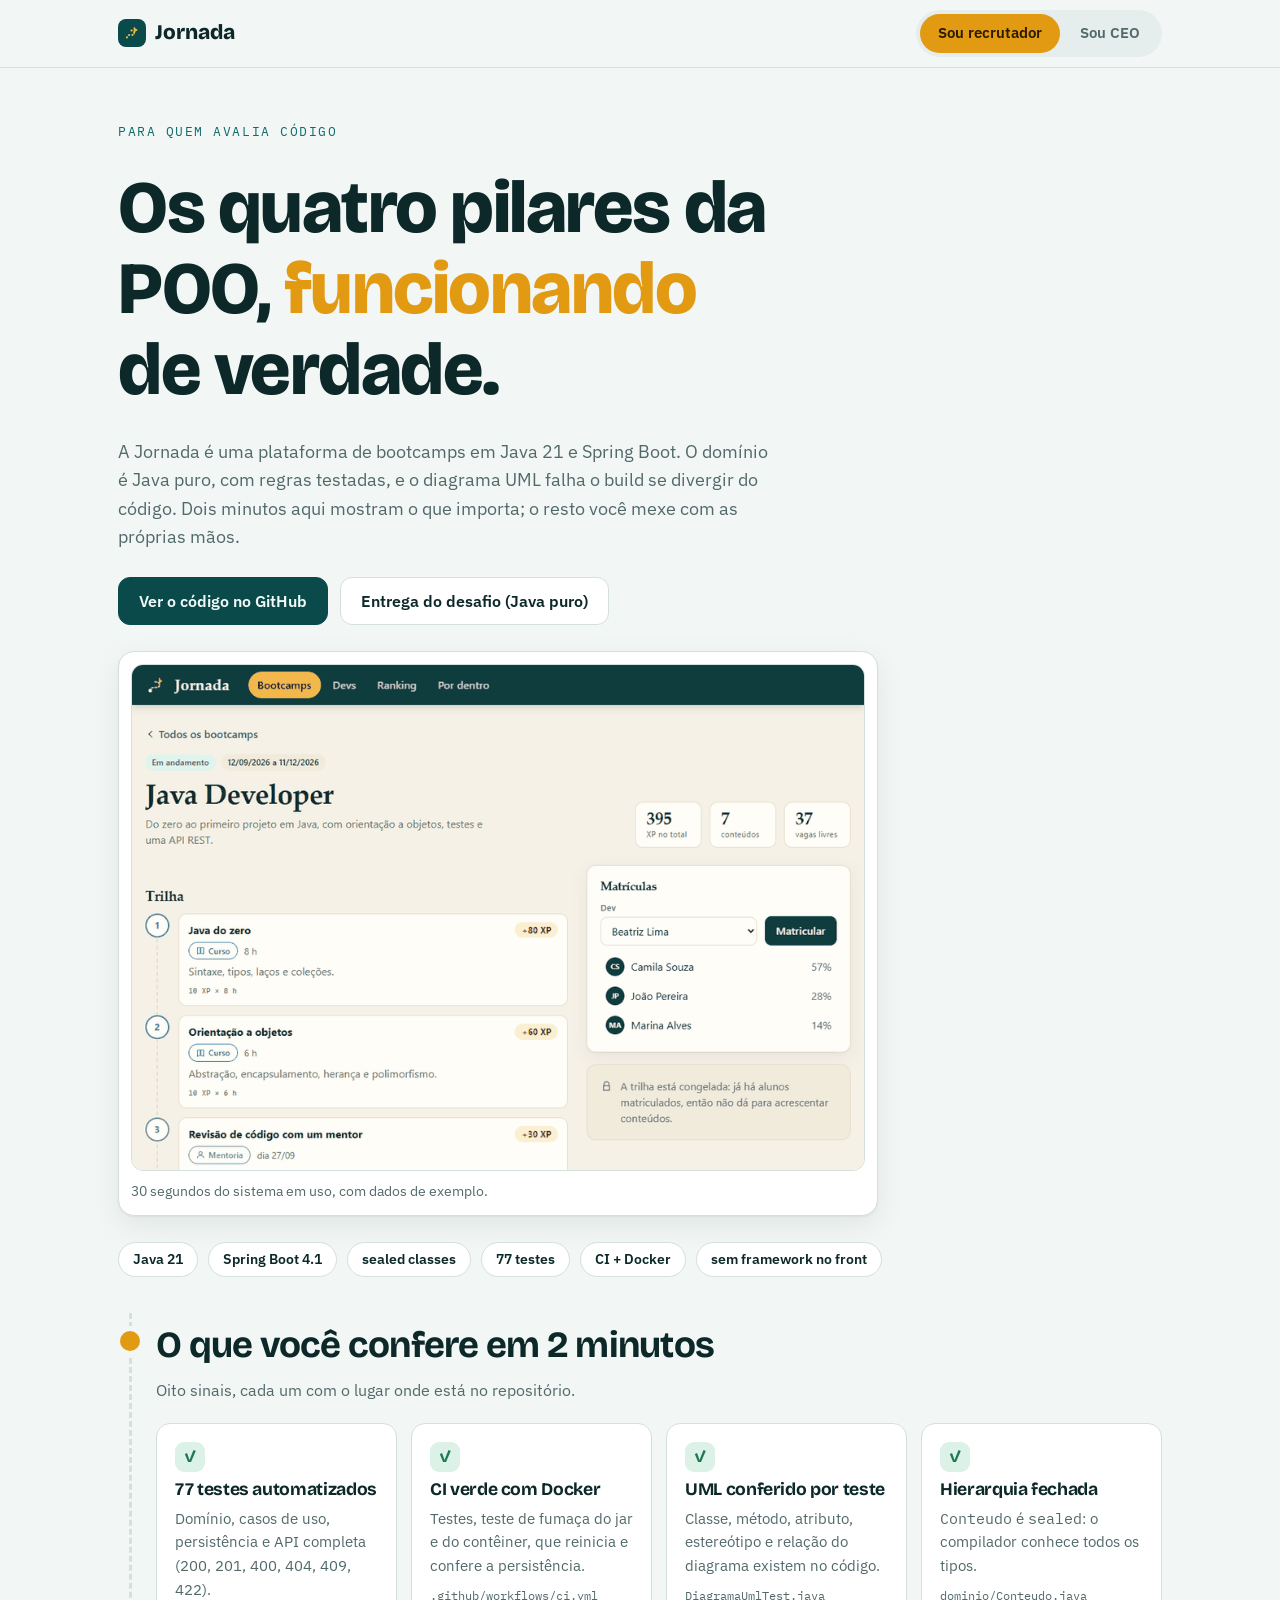
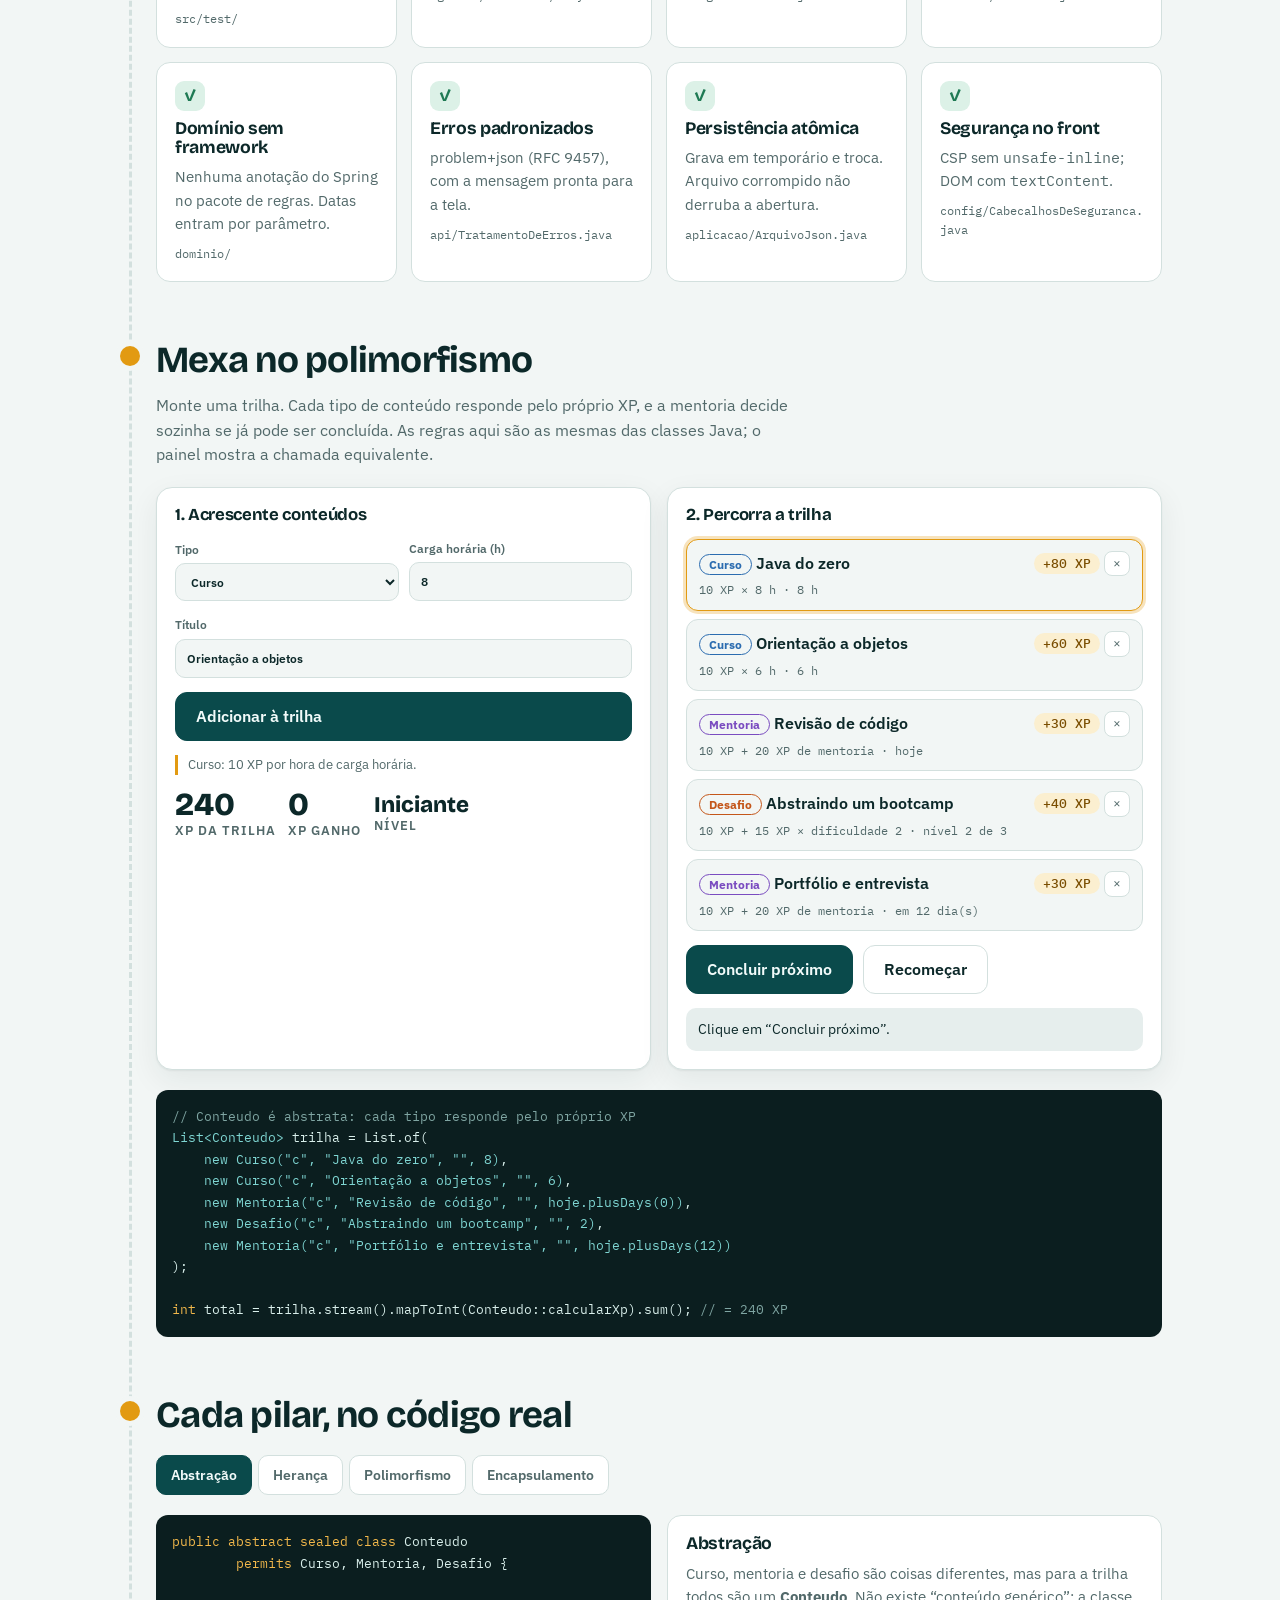
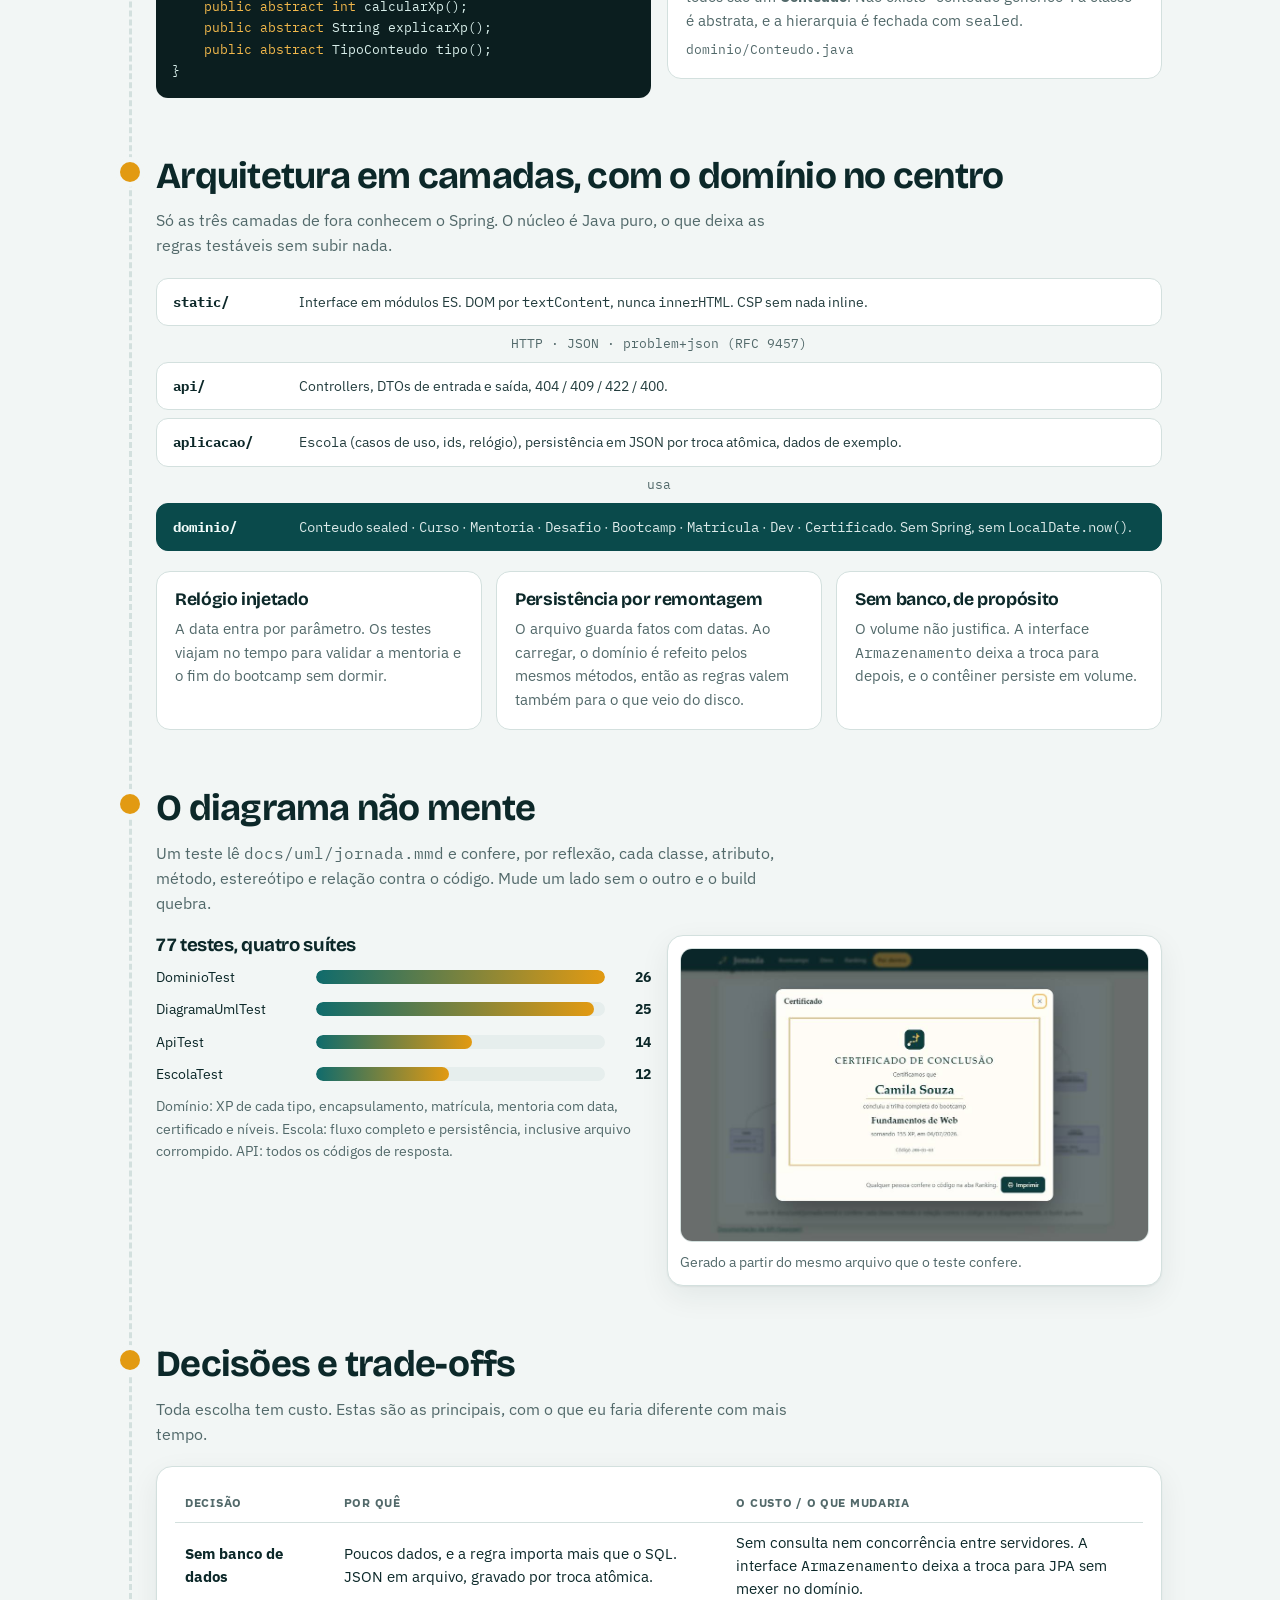
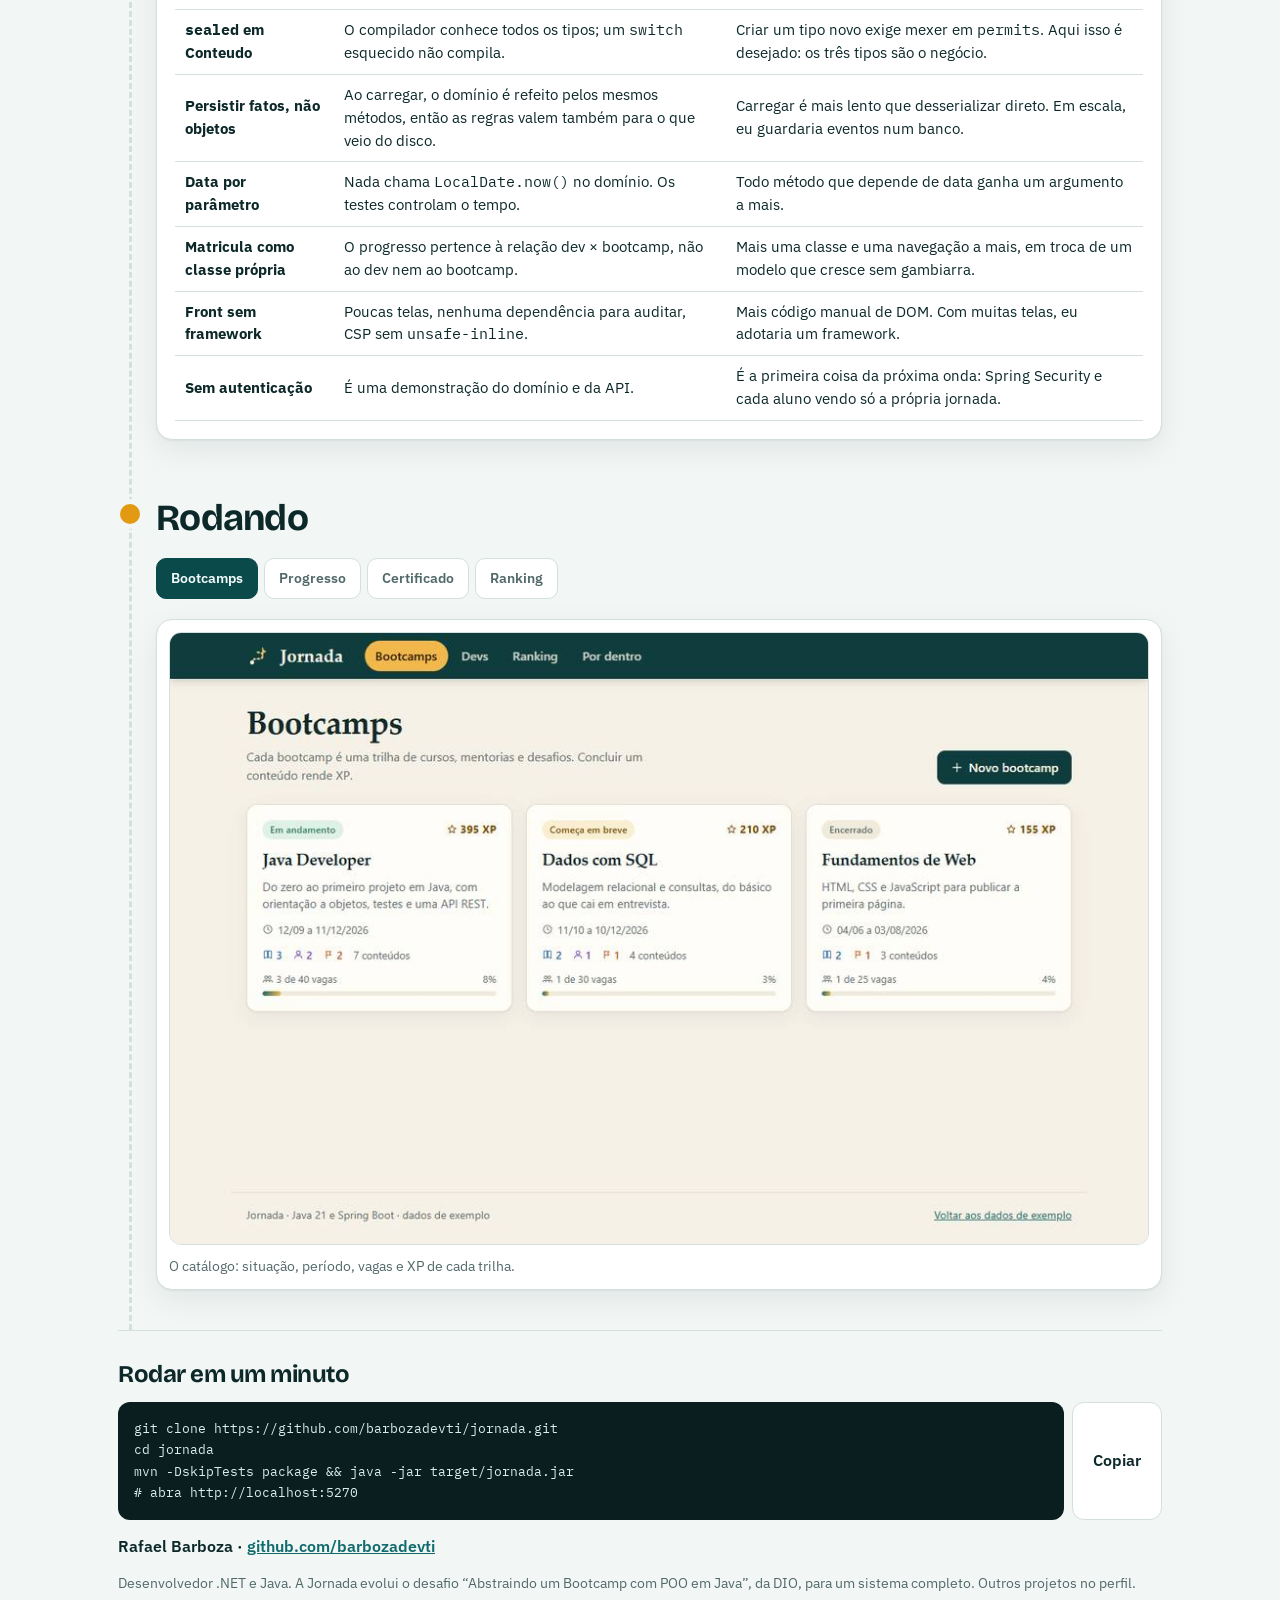
==== docs/index.html @ 352e6850 "Apresentação interativa (recrutador e CEO) para GitHub Pages, render.yaml e porta configurável" ====
<!doctype html>
<html lang="pt-BR">
<head>
<meta charset="utf-8">
<meta name="viewport" content="width=device-width, initial-scale=1">
<meta name="description" content="Jornada: plataforma de bootcamps em Java 21 e Spring Boot. Veja como um recrutador e como um CEO enxergam o sistema.">
<meta property="og:type" content="website">
<meta property="og:title" content="Jornada: bootcamps com trilha, XP e certificado">
<meta property="og:description" content="Domínio em POO, 77 testes, UML conferido por teste. Escolha a visão: recrutador ou CEO.">
<meta property="og:image" content="https://raw.githubusercontent.com/barbozadevti/jornada/main/docs/telas/01-bootcamps.png">
<link rel="icon" href="https://raw.githubusercontent.com/barbozadevti/jornada/main/src/main/resources/static/img/icone.svg" type="image/svg+xml">
<style>body{margin:0}img{max-width:100%}[hidden]{display:none!important}</style>
<title>Jornada: apresentação</title>
<link rel="preconnect" href="https://fonts.googleapis.com">
<link rel="stylesheet" href="https://fonts.googleapis.com/css2?family=Bricolage+Grotesque:opsz,wght@12..96,500;12..96,700;12..96,800&family=IBM+Plex+Sans:wght@400;500;600&family=IBM+Plex+Mono:wght@400;500&display=swap">
<style>
/* Layout: uma trilha vertical (linha tracejada com marcos) que costura as seções; a chave Recrutador/CEO troca o que a trilha conta. */
:root {
  --bg: #f2f6f5;
  --papel: #ffffff;
  --papel-2: #e6eeed;
  --tinta: #0c2829;
  --mudo: #52696a;
  --linha: #d3e0de;
  --verde: #0f6b6c;
  --verde-escuro: #0a4a4b;
  --ambar: #e29a12;
  --ambar-fundo: #fbefd0;
  --ambar-tinta: #7a4d00;
  --ok: #1f7a54;
  --ok-fundo: #dcf1e7;
  --erro: #b3402f;
  --erro-fundo: #f8e1dc;
  --codigo: #0b1e1f;
  --codigo-tinta: #d9efeb;
  --codigo-mudo: #7fa5a2;
  --titulo: "Bricolage Grotesque", "Segoe UI", system-ui, sans-serif;
  --corpo: "IBM Plex Sans", system-ui, -apple-system, "Segoe UI", sans-serif;
  --mono: "IBM Plex Mono", ui-monospace, Consolas, monospace;
  --sombra: 0 1px 2px rgb(12 40 41 / .06), 0 10px 30px rgb(12 40 41 / .07);
}
@media (prefers-color-scheme: dark) {
  :root:not([data-theme="light"]) {
    --bg: #081617; --papel: #0f2425; --papel-2: #163234; --tinta: #e6f1ef; --mudo: #92adaa; --linha: #1f4244;
    --verde: #4fc0bd; --verde-escuro: #7fd6d3; --ambar: #f2b84b; --ambar-fundo: #3a2c10; --ambar-tinta: #f2c46c;
    --ok: #6dd0a0; --ok-fundo: #12362a; --erro: #f29a8c; --erro-fundo: #3d1c17; --codigo: #050f10; --codigo-tinta: #d9efeb;
    --sombra: 0 1px 2px rgb(0 0 0 / .4), 0 10px 30px rgb(0 0 0 / .3); color-scheme: dark;
  }
}
:root[data-theme="dark"] {
  --bg: #081617; --papel: #0f2425; --papel-2: #163234; --tinta: #e6f1ef; --mudo: #92adaa; --linha: #1f4244;
  --verde: #4fc0bd; --verde-escuro: #7fd6d3; --ambar: #f2b84b; --ambar-fundo: #3a2c10; --ambar-tinta: #f2c46c;
  --ok: #6dd0a0; --ok-fundo: #12362a; --erro: #f29a8c; --erro-fundo: #3d1c17; --codigo: #050f10; --codigo-tinta: #d9efeb;
  --sombra: 0 1px 2px rgb(0 0 0 / .4), 0 10px 30px rgb(0 0 0 / .3); color-scheme: dark;
}
* { box-sizing: border-box; }
body { background: var(--bg); color: var(--tinta); font-family: var(--corpo); line-height: 1.55; font-size: 16px; }
h1, h2, h3 { font-family: var(--titulo); line-height: 1.1; margin: 0; text-wrap: balance; letter-spacing: -.02em; }
p { margin: 0; }
a { color: var(--verde); }
code, pre { font-family: var(--mono); }
.mudo { color: var(--mudo); }
:focus-visible { outline: 3px solid var(--ambar); outline-offset: 2px; border-radius: 6px; }
.miolo { max-width: 1080px; margin: 0 auto; padding-inline: 18px; }

/* topo e chave */
.topo { position: sticky; top: env(safe-area-inset-top, 0px); z-index: 30; background: color-mix(in srgb, var(--bg) 88%, transparent); backdrop-filter: blur(10px); border-bottom: 1px solid var(--linha); }
.topo-in { display: flex; align-items: center; justify-content: space-between; gap: 12px; flex-wrap: wrap; padding-block: 10px; }
.marca { font-family: var(--titulo); font-weight: 800; font-size: 1.3rem; display: flex; align-items: center; gap: 9px; }
.marca i { width: 28px; height: 28px; border-radius: 8px; background: var(--verde-escuro); display: grid; place-items: center; }
.chave { display: inline-flex; background: var(--papel-2); border-radius: 999px; padding: 4px; gap: 2px; }
.chave button { font: inherit; font-weight: 600; font-size: .92rem; border: 0; background: none; color: var(--mudo); padding: 8px 18px; border-radius: 999px; cursor: pointer; }
.chave button[aria-pressed="true"] { background: var(--ambar); color: #2a1a00; }

/* hero */
.hero { padding-block: 54px 36px; display: grid; gap: 26px; }
.eyebrow { font-family: var(--mono); font-size: .8rem; letter-spacing: .12em; text-transform: uppercase; color: var(--verde); }
.hero h1 { font-size: clamp(2.3rem, 6.4vw, 4.6rem); font-weight: 800; max-width: 17ch; }
.hero h1 em { font-style: normal; color: var(--ambar); }
.hero p.lead { font-size: 1.15rem; max-width: 60ch; color: var(--mudo); }
.cta { display: flex; gap: 12px; flex-wrap: wrap; }
.btn { font: inherit; font-weight: 600; text-decoration: none; cursor: pointer; border: 1px solid var(--linha); background: var(--papel); color: var(--tinta); padding: 11px 20px; border-radius: 12px; display: inline-flex; gap: 8px; align-items: center; }
.btn.primario { background: var(--verde-escuro); color: #f2fbfa; border-color: var(--verde-escuro); }
@media (prefers-color-scheme: dark) { :root:not([data-theme="light"]) .btn.primario { color: #04191a; background: var(--verde); border-color: var(--verde); } }
:root[data-theme="dark"] .btn.primario { color: #04191a; background: var(--verde); border-color: var(--verde); }
.fichas { display: flex; flex-wrap: wrap; gap: 10px; }
.ficha { font-size: .85rem; font-weight: 600; padding: 6px 14px; border-radius: 999px; background: var(--papel); border: 1px solid var(--linha); }

/* grids de uma coluna não podem crescer com o conteúdo */
.hero, .trilha, .marco, .painel, .cartao, .moldura, .itens, .barras, .camadas, .rodape, .ceo-bars, .ceo-bar { grid-template-columns: minmax(0, 1fr); }

/* trilha */
.trilha { position: relative; padding-left: 38px; display: grid; gap: 58px; padding-block: 12px 40px; }
.trilha::before { content: ""; position: absolute; left: 11px; top: 0; bottom: 0; border-left: 3px dashed var(--linha); }
.marco { position: relative; display: grid; gap: 20px; }
.marco::before { content: ""; position: absolute; left: -36px; top: 6px; width: 20px; height: 20px; border-radius: 50%; background: var(--ambar); box-shadow: 0 0 0 5px var(--bg); }
.marco > h2 { font-size: clamp(1.6rem, 3.6vw, 2.3rem); font-weight: 700; }
.marco > .intro { color: var(--mudo); max-width: 64ch; margin-top: -8px; }
.grade { display: grid; grid-template-columns: repeat(auto-fit, minmax(230px, 1fr)); gap: 14px; }
.cartao { background: var(--papel); border: 1px solid var(--linha); border-radius: 14px; padding: 18px; display: grid; gap: 8px; align-content: start; min-width: 0; }
.cartao h3 { font-size: 1.1rem; font-weight: 700; }
.cartao p { color: var(--mudo); font-size: .95rem; }
.selo { width: 30px; height: 30px; border-radius: 9px; display: grid; place-items: center; background: var(--ok-fundo); color: var(--ok); font-weight: 700; }
.num { font-family: var(--titulo); font-weight: 800; font-size: 2.3rem; line-height: 1; }
.rot { font-size: .8rem; color: var(--mudo); text-transform: uppercase; letter-spacing: .08em; font-weight: 600; }

/* código */
pre { margin: 0; background: var(--codigo); color: var(--codigo-tinta); padding: 16px; border-radius: 12px; overflow-x: auto; font-size: .84rem; line-height: 1.6; }
.k { color: #f2b84b; } .c { color: var(--codigo-mudo); } .t { color: #7fd6d3; }

/* playground */
.lab { display: grid; grid-template-columns: minmax(0, 1fr) minmax(0, 1fr); gap: 16px; }
.painel { background: var(--papel); border: 1px solid var(--linha); border-radius: 16px; padding: 18px; display: grid; gap: 14px; align-content: start; min-width: 0; box-shadow: var(--sombra); }
.painel h3 { font-size: 1.05rem; }
.linha-form { display: flex; flex-wrap: wrap; gap: 10px; align-items: flex-end; }
label.c { display: grid; gap: 4px; font-size: .78rem; color: var(--mudo); font-weight: 600; flex: 1; min-width: 110px; }
input, select { font: inherit; color: var(--tinta); background: var(--bg); border: 1px solid var(--linha); border-radius: 10px; padding: 9px 11px; width: 100%; }
input[type="range"] { padding: 0; accent-color: var(--ambar); }
.itens { display: grid; gap: 8px; }
.item { border: 1px solid var(--linha); border-radius: 12px; padding: 10px 12px; display: grid; gap: 4px; background: var(--bg); }
.item.proximo { border-color: var(--ambar); box-shadow: 0 0 0 3px color-mix(in srgb, var(--ambar) 28%, transparent); }
.item.feito { opacity: .65; }
.item .topo-item { display: flex; justify-content: space-between; gap: 8px; align-items: center; }
.item b { font-weight: 600; }
.tag { font-size: .72rem; font-weight: 700; padding: 2px 9px; border-radius: 999px; border: 1px solid currentColor; }
.t-curso { color: #2b6cb0; } .t-mentoria { color: #7a4cc0; } .t-desafio { color: #c4561a; }
@media (prefers-color-scheme: dark) { :root:not([data-theme="light"]) .t-curso { color: #7db4ee; } :root:not([data-theme="light"]) .t-mentoria { color: #b99af0; } :root:not([data-theme="light"]) .t-desafio { color: #f0925a; } }
:root[data-theme="dark"] .t-curso { color: #7db4ee; } :root[data-theme="dark"] .t-mentoria { color: #b99af0; } :root[data-theme="dark"] .t-desafio { color: #f0925a; }
.item code { font-size: .78rem; color: var(--mudo); overflow-wrap: anywhere; }
.xp { font-family: var(--mono); font-weight: 500; color: var(--ambar-tinta); background: var(--ambar-fundo); padding: 2px 9px; border-radius: 999px; font-size: .82rem; white-space: nowrap; }
.mini-btn { font: inherit; font-size: .8rem; border: 1px solid var(--linha); background: var(--papel); color: var(--mudo); border-radius: 8px; padding: 2px 8px; cursor: pointer; }
.aviso { padding: 10px 12px; border-radius: 10px; font-size: .9rem; background: var(--papel-2); min-height: 42px; }
.aviso.erro { background: var(--erro-fundo); color: var(--erro); }
.aviso.ok { background: var(--ok-fundo); color: var(--ok); }
.placar { display: flex; gap: 12px; flex-wrap: wrap; align-items: center; }
.placar .num { font-size: 2rem; }

/* abas */
.abas { display: flex; gap: 6px; flex-wrap: wrap; }
.aba { font: inherit; font-weight: 600; font-size: .9rem; border: 1px solid var(--linha); background: var(--papel); color: var(--mudo); padding: 8px 14px; border-radius: 10px; cursor: pointer; }
.aba[aria-selected="true"] { background: var(--verde-escuro); color: #f2fbfa; border-color: var(--verde-escuro); }
@media (prefers-color-scheme: dark) { :root:not([data-theme="light"]) .aba[aria-selected="true"] { background: var(--verde); color: #04191a; border-color: var(--verde); } }
:root[data-theme="dark"] .aba[aria-selected="true"] { background: var(--verde); color: #04191a; border-color: var(--verde); }
.dois { display: grid; grid-template-columns: minmax(0, 1fr) minmax(0, 1fr); gap: 16px; align-items: start; }
.shot { width: 100%; height: auto; border-radius: 12px; border: 1px solid var(--linha); background: #fff; display: block; }
.gifbox { max-width: 760px; }
.moldura { background: var(--papel); border: 1px solid var(--linha); border-radius: 16px; padding: 12px; display: grid; gap: 10px; box-shadow: var(--sombra); }

/* arquitetura */
.camadas { display: grid; gap: 8px; }
.camada { border-radius: 12px; padding: 12px 16px; display: flex; gap: 14px; align-items: baseline; flex-wrap: wrap; border: 1px solid var(--linha); background: var(--papel); }
.camada b { font-family: var(--mono); font-size: .9rem; min-width: 112px; }
.camada.nucleo { background: var(--verde-escuro); color: #f2fbfa; border-color: var(--verde-escuro); }
@media (prefers-color-scheme: dark) { :root:not([data-theme="light"]) .camada.nucleo { background: var(--verde); color: #04191a; } }
:root[data-theme="dark"] .camada.nucleo { background: var(--verde); color: #04191a; }
.camada span { font-size: .9rem; opacity: .9; }
.seta { text-align: center; color: var(--mudo); font-size: .8rem; font-family: var(--mono); }

/* barras de teste */
.barras { display: grid; gap: 10px; }
.barra-l { display: grid; grid-template-columns: 150px minmax(0, 1fr) 36px; gap: 10px; align-items: center; font-size: .9rem; }
.barra-t { height: 14px; background: var(--papel-2); border-radius: 999px; overflow: hidden; }
.barra-t i { display: block; height: 100%; background: linear-gradient(90deg, var(--verde), var(--ambar)); border-radius: 999px; }

/* CEO */
.ceo-bars { display: grid; gap: 12px; }
.ceo-bar { display: grid; gap: 6px; }
.ceo-bar .trilho { height: 34px; border-radius: 10px; overflow: hidden; display: flex; background: var(--erro-fundo); }
.ceo-bar .trilho i { display: flex; align-items: center; padding-left: 12px; font-weight: 700; font-size: .9rem; background: var(--ok-fundo); color: var(--ok); transition: width .35s; white-space: nowrap; }
.resultados { display: grid; grid-template-columns: repeat(auto-fit, minmax(160px, 1fr)); gap: 12px; }
.resultado { border-radius: 12px; background: var(--bg); border: 1px solid var(--linha); padding: 12px 14px; display: grid; gap: 2px; }
.resultado .num { font-size: 1.7rem; }
.resultado.destaque { background: var(--ambar-fundo); border-color: var(--ambar); }
.resultado.destaque .num { color: var(--ambar-tinta); }
.nota { font-size: .82rem; color: var(--mudo); border-left: 3px solid var(--ambar); padding-left: 10px; }
table { width: 100%; border-collapse: collapse; font-size: .92rem; }
th, td { text-align: left; padding: 9px 10px; border-bottom: 1px solid var(--linha); }
th { font-size: .75rem; text-transform: uppercase; letter-spacing: .06em; color: var(--mudo); }
td.d, th.d { text-align: right; font-variant-numeric: tabular-nums; }
.rolagem { overflow-x: auto; }
.onda { display: grid; grid-template-columns: 34px minmax(0, 1fr); gap: 12px; align-items: start; }
.onda .selo.prox { background: var(--ambar-fundo); color: var(--ambar-tinta); }
.onda h3 { font-size: 1.02rem; }
.onda p { font-size: .92rem; color: var(--mudo); }

.rodape { padding-block: 30px 56px; border-top: 1px solid var(--linha); display: grid; gap: 14px; }
.copiar { display: flex; gap: 8px; align-items: stretch; }
.copiar pre { flex: 1; min-width: 0; }
@media (max-width: 820px) { .lab, .dois { grid-template-columns: minmax(0, 1fr); } .barra-l { grid-template-columns: 110px minmax(0, 1fr) 30px; } }
@media (prefers-reduced-motion: reduce) { * { transition: none !important; animation: none !important; } }
</style>

</head>
<body>
<header class="topo">
  <div class="miolo topo-in">
    <div class="marca"><i><svg width="18" height="18" viewBox="0 0 64 64" aria-hidden="true"><path d="M14 48c0-9 8-9 14-9s12 0 12-8-8-8-14-8" fill="none" stroke="#f2b84b" stroke-width="7" stroke-linecap="round" stroke-dasharray="1 11"/><path d="M40 13v22M40 15l9 6-9 6z" stroke="#f2b84b" stroke-width="4" fill="#f2b84b" stroke-linecap="round"/></svg></i>Jornada</div>
    <div class="chave" role="group" aria-label="Quem está olhando">
      <button type="button" id="b-rec" aria-pressed="true">Sou recrutador</button>
      <button type="button" id="b-ceo" aria-pressed="false">Sou CEO</button>
    </div>
  </div>
</header>

<main class="miolo">

<!-- ================= RECRUTADOR ================= -->
<div id="vis-rec">
  <section class="hero">
    <p class="eyebrow">Para quem avalia código</p>
    <h1>Os quatro pilares da POO, <em>funcionando</em> de verdade.</h1>
    <p class="lead">A Jornada é uma plataforma de bootcamps em Java 21 e Spring Boot. O domínio é Java puro, com regras testadas, e o diagrama UML falha o build se divergir do código. Dois minutos aqui mostram o que importa; o resto você mexe com as próprias mãos.</p>
    <div class="cta">
      <a class="btn primario" href="https://github.com/barbozadevti/jornada" target="_blank" rel="noopener">Ver o código no GitHub</a>
      <a class="btn" href="https://github.com/barbozadevti/java-bootcamp-poo" target="_blank" rel="noopener">Entrega do desafio (Java puro)</a>
    </div>
<div class="moldura gifbox"><img class="shot" alt="A Jornada em uso: catálogo, trilha, conclusão de conteúdo e ranking" src="[data-uri]"><p class="mudo" style="font-size:.88rem">30 segundos do sistema em uso, com dados de exemplo.</p></div>
    <div class="fichas"><span class="ficha">Java 21</span><span class="ficha">Spring Boot 4.1</span><span class="ficha">sealed classes</span><span class="ficha">77 testes</span><span class="ficha">CI + Docker</span><span class="ficha">sem framework no front</span></div>
  </section>

  <div class="trilha">
    <section class="marco">
      <h2>O que você confere em 2 minutos</h2>
      <p class="intro">Oito sinais, cada um com o lugar onde está no repositório.</p>
      <div class="grade" id="sinais"></div>
    </section>

    <section class="marco" id="lab">
      <h2>Mexa no polimorfismo</h2>
      <p class="intro">Monte uma trilha. Cada tipo de conteúdo responde pelo próprio XP, e a mentoria decide sozinha se já pode ser concluída. As regras aqui são as mesmas das classes Java; o painel mostra a chamada equivalente.</p>
      <div class="lab">
        <div class="painel">
          <h3>1. Acrescente conteúdos</h3>
          <div class="linha-form">
            <label class="c">Tipo
              <select id="l-tipo"><option value="CURSO">Curso</option><option value="MENTORIA">Mentoria</option><option value="DESAFIO">Desafio</option></select>
            </label>
            <label class="c" id="l-rot">Carga horária (h)<input id="l-p" type="number" min="1" max="200" value="8"></label>
          </div>
          <label class="c">Título<input id="l-titulo" type="text" maxlength="40" value="Orientação a objetos"></label>
          <button class="btn primario" type="button" id="l-add">Adicionar à trilha</button>
          <p class="nota" id="l-regra"></p>
          <div class="placar"><div><div class="num" id="l-total">0</div><div class="rot">XP da trilha</div></div><div><div class="num" id="l-ganho">0</div><div class="rot">XP ganho</div></div><div><div class="num" id="l-nivel" style="font-size:1.4rem">Iniciante</div><div class="rot">nível</div></div></div>
        </div>
        <div class="painel">
          <h3>2. Percorra a trilha</h3>
          <div class="itens" id="l-itens"></div>
          <div class="linha-form"><button class="btn primario" type="button" id="l-prog">Concluir próximo</button><button class="btn" type="button" id="l-reset">Recomeçar</button></div>
          <div class="aviso" id="l-aviso" role="status">Clique em “Concluir próximo”.</div>
        </div>
      </div>
      <pre id="l-codigo" aria-label="Chamada Java equivalente"></pre>
    </section>

    <section class="marco">
      <h2>Cada pilar, no código real</h2>
      <div class="abas" role="tablist" id="abas-pilar"></div>
      <div class="dois"><pre id="pilar-cod"></pre><div class="cartao" id="pilar-txt"></div></div>
    </section>

    <section class="marco">
      <h2>Arquitetura em camadas, com o domínio no centro</h2>
      <p class="intro">Só as três camadas de fora conhecem o Spring. O núcleo é Java puro, o que deixa as regras testáveis sem subir nada.</p>
      <div class="camadas">
        <div class="camada"><b>static/</b><span>Interface em módulos ES. DOM por <code>textContent</code>, nunca <code>innerHTML</code>. CSP sem nada inline.</span></div>
        <div class="seta">HTTP · JSON · problem+json (RFC 9457)</div>
        <div class="camada"><b>api/</b><span>Controllers, DTOs de entrada e saída, 404 / 409 / 422 / 400.</span></div>
        <div class="camada"><b>aplicacao/</b><span><code>Escola</code> (casos de uso, ids, relógio), persistência em JSON por troca atômica, dados de exemplo.</span></div>
        <div class="seta">usa</div>
        <div class="camada nucleo"><b>dominio/</b><span><code>Conteudo</code> sealed · <code>Curso</code> · <code>Mentoria</code> · <code>Desafio</code> · <code>Bootcamp</code> · <code>Matricula</code> · <code>Dev</code> · <code>Certificado</code>. Sem Spring, sem <code>LocalDate.now()</code>.</span></div>
      </div>
      <div class="grade">
        <div class="cartao"><h3>Relógio injetado</h3><p>A data entra por parâmetro. Os testes viajam no tempo para validar a mentoria e o fim do bootcamp sem dormir.</p></div>
        <div class="cartao"><h3>Persistência por remontagem</h3><p>O arquivo guarda fatos com datas. Ao carregar, o domínio é refeito pelos mesmos métodos, então as regras valem também para o que veio do disco.</p></div>
        <div class="cartao"><h3>Sem banco, de propósito</h3><p>O volume não justifica. A interface <code>Armazenamento</code> deixa a troca para depois, e o contêiner persiste em volume.</p></div>
      </div>
    </section>

    <section class="marco">
      <h2>O diagrama não mente</h2>
      <p class="intro">Um teste lê <code>docs/uml/jornada.mmd</code> e confere, por reflexão, cada classe, atributo, método, estereótipo e relação contra o código. Mude um lado sem o outro e o build quebra.</p>
      <div class="dois">
        <div class="barras" id="barras-teste"></div>
        <div class="moldura"><img class="shot" alt="Diagrama de classes do domínio" src="[data-uri]"><p class="mudo" style="font-size:.85rem">Gerado a partir do mesmo arquivo que o teste confere.</p></div>
      </div>
    </section>

    <section class="marco">
      <h2>Decisões e trade-offs</h2>
      <p class="intro">Toda escolha tem custo. Estas são as principais, com o que eu faria diferente com mais tempo.</p>
      <div class="painel rolagem">
        <table>
          <thead><tr><th>Decisão</th><th>Por quê</th><th>O custo / o que mudaria</th></tr></thead>
          <tbody>
            <tr><td><b>Sem banco de dados</b></td><td>Poucos dados, e a regra importa mais que o SQL. JSON em arquivo, gravado por troca atômica.</td><td>Sem consulta nem concorrência entre servidores. A interface <code>Armazenamento</code> deixa a troca para JPA sem mexer no domínio.</td></tr>
            <tr><td><b><code>sealed</code> em Conteudo</b></td><td>O compilador conhece todos os tipos; um <code>switch</code> esquecido não compila.</td><td>Criar um tipo novo exige mexer em <code>permits</code>. Aqui isso é desejado: os três tipos são o negócio.</td></tr>
            <tr><td><b>Persistir fatos, não objetos</b></td><td>Ao carregar, o domínio é refeito pelos mesmos métodos, então as regras valem também para o que veio do disco.</td><td>Carregar é mais lento que desserializar direto. Em escala, eu guardaria eventos num banco.</td></tr>
            <tr><td><b>Data por parâmetro</b></td><td>Nada chama <code>LocalDate.now()</code> no domínio. Os testes controlam o tempo.</td><td>Todo método que depende de data ganha um argumento a mais.</td></tr>
            <tr><td><b>Matricula como classe própria</b></td><td>O progresso pertence à relação dev × bootcamp, não ao dev nem ao bootcamp.</td><td>Mais uma classe e uma navegação a mais, em troca de um modelo que cresce sem gambiarra.</td></tr>
            <tr><td><b>Front sem framework</b></td><td>Poucas telas, nenhuma dependência para auditar, CSP sem <code>unsafe-inline</code>.</td><td>Mais código manual de DOM. Com muitas telas, eu adotaria um framework.</td></tr>
            <tr><td><b>Sem autenticação</b></td><td>É uma demonstração do domínio e da API.</td><td>É a primeira coisa da próxima onda: Spring Security e cada aluno vendo só a própria jornada.</td></tr>
          </tbody>
        </table>
      </div>
    </section>

    <section class="marco">
      <h2>Rodando</h2>
      <div class="abas" role="tablist" id="abas-tela-rec"></div>
      <div class="moldura"><img class="shot" id="tela-rec" alt=""><p class="mudo" id="tela-rec-leg" style="font-size:.9rem"></p></div>
    </section>
  </div>
</div>

<!-- ================= CEO ================= -->
<div id="vis-ceo" hidden>
  <section class="hero">
    <p class="eyebrow">Para quem decide</p>
    <h1>Aluno que enxerga o próximo passo <em>não desiste</em>.</h1>
    <p class="lead">Bootcamp perde dinheiro quando o aluno some no meio do caminho. A Jornada transforma o curso em uma trilha com marcos, pontos e certificado. O aluno vê onde está, o coordenador vê quem parou, e você mostra ao mercado um certificado que qualquer um pode conferir.</p>
    <div class="cta">
      <a class="btn primario" href="#sim" id="ir-sim">Simular o efeito na sua turma</a>
      <a class="btn" href="https://github.com/barbozadevti/jornada" target="_blank" rel="noopener">Ver o produto no GitHub</a>
    </div>
<div class="moldura gifbox"><img class="shot" alt="A Jornada em uso: catálogo, trilha, conclusão de conteúdo e ranking" src="[data-uri]"><p class="mudo" style="font-size:.88rem">30 segundos do sistema em uso, com dados de exemplo.</p></div>
    <div class="fichas"><span class="ficha">Roda com um clique</span><span class="ficha">Sem licença paga</span><span class="ficha">Sem banco de dados para operar</span><span class="ficha">Certificado verificável</span></div>
  </section>

  <div class="trilha">
    <section class="marco">
      <h2>Quatro problemas, quatro respostas</h2>
      <div class="grade">
        <div class="cartao"><h3>Evasão no meio do curso</h3><p>O aluno vê a trilha inteira, o próximo conteúdo em destaque e o XP que ganha ao concluir. Nível Júnior, Pleno e Sênior dão um motivo para voltar amanhã.</p></div>
        <div class="cartao"><h3>Certificado que ninguém confia</h3><p>Cada certificado tem um código (<code>JRN-D1-B3</code>). Recrutadores conferem na própria plataforma: quem concluiu, quando, com quantos pontos.</p></div>
        <div class="cartao"><h3>Turma sem controle</h3><p>Vagas, datas de início e fim, matrícula duplicada e bootcamp encerrado são regras do sistema, não de uma planilha.</p></div>
        <div class="cartao"><h3>Mentoria que ninguém cumpre</h3><p>A mentoria só libera no dia marcado. O sistema explica ao aluno por que o botão está travado, e o coordenador não precisa responder.</p></div>
      </div>
    </section>

    <section class="marco" id="sim">
      <h2>Simule o efeito na sua turma</h2>
      <p class="intro">Ajuste os números da sua operação. A queda de evasão é uma hipótese sua: a Jornada ainda não tem dados de uso real para provar um percentual.</p>
      <div class="lab">
        <div class="painel">
          <h3>Sua operação</h3>
          <label class="c">Alunos matriculados por turma: <b id="v-alunos"></b><input id="s-alunos" type="range" min="50" max="2000" step="10" value="300"></label>
          <label class="c">Valor de cada aluno que conclui (R$): <b id="v-ticket"></b><input id="s-ticket" type="range" min="200" max="6000" step="50" value="1500"></label>
          <label class="c">Evasão hoje: <b id="v-evasao"></b><input id="s-evasao" type="range" min="5" max="70" step="1" value="40"></label>
          <label class="c">Queda de evasão que você espera: <b id="v-melhora"></b><input id="s-melhora" type="range" min="0" max="30" step="1" value="8"></label>
          <p class="nota">Valor por aluno que conclui pode ser parcelas restantes, renovação ou indicação. Use o número que fizer sentido para você.</p>
        </div>
        <div class="painel">
          <h3>O que muda por turma</h3>
          <div class="ceo-bars">
            <div class="ceo-bar"><span class="rot">Hoje</span><div class="trilho"><i id="barra-antes"></i></div></div>
            <div class="ceo-bar"><span class="rot">Com a Jornada</span><div class="trilho"><i id="barra-depois"></i></div></div>
          </div>
          <div class="resultados">
            <div class="resultado"><span class="rot">Alunos que concluem</span><span class="num" id="r-conc"></span></div>
            <div class="resultado"><span class="rot">Alunos a mais</span><span class="num" id="r-extra"></span></div>
            <div class="resultado destaque"><span class="rot">Receita preservada</span><span class="num" id="r-receita"></span></div>
            <div class="resultado"><span class="rot">Certificados emitidos</span><span class="num" id="r-cert"></span></div>
          </div>
          <p class="nota">Custo de licença da Jornada: R$ 0. Roda em um computador comum ou em contêiner.</p>
        </div>
      </div>
    </section>

    <section class="marco">
      <h2>O que o sistema já mede hoje</h2>
      <p class="intro">Dados de exemplo que acompanham a primeira execução. Os mesmos números aparecem nas telas de Bootcamps e Ranking.</p>
      <div class="painel rolagem">
        <table>
          <thead><tr><th>Bootcamp</th><th>Situação</th><th class="d">Conteúdos</th><th class="d">XP total</th><th class="d">Vagas ocupadas</th></tr></thead>
          <tbody>
            <tr><td>Java Developer</td><td>Em andamento</td><td class="d">7</td><td class="d">395</td><td class="d">3 de 40</td></tr>
            <tr><td>Dados com SQL</td><td>Começa em breve</td><td class="d">4</td><td class="d">210</td><td class="d">1 de 30</td></tr>
            <tr><td>Fundamentos de Web</td><td>Encerrado</td><td class="d">3</td><td class="d">155</td><td class="d">1 de 25</td></tr>
          </tbody>
        </table>
      </div>
      <div class="dois">
        <div class="moldura"><img class="shot" alt="Tela de bootcamps" src="[data-uri]"><p class="mudo" style="font-size:.9rem">O catálogo: situação, período, vagas e pontos de cada trilha.</p></div>
        <div class="moldura"><img class="shot" alt="Tela de ranking" src="[data-uri]"><p class="mudo" style="font-size:.9rem">O ranking: quem avança, em que nível, com quantos certificados.</p></div>
      </div>
    </section>

    <section class="marco">
      <h2>O certificado que o mercado confere</h2>
      <div class="dois">
        <div class="moldura"><img class="shot" alt="Certificado de conclusão" src="[data-uri]"></div>
        <div class="cartao"><h3>Prova, não promessa</h3><p>O certificado é emitido sozinho quando o último conteúdo da trilha é concluído, com nome, bootcamp, data e pontos. O código é conferido na aba Ranking por qualquer pessoa, sem login.</p><h3>Imprime pelo navegador</h3><p>Sem gerar arquivo, sem ferramenta paga.</p></div>
      </div>
    </section>

    <section class="marco">
      <h2>Do plano ao produto</h2>
      <p class="intro">O escopo seguiu uma Lean Inception, em ondas pequenas. As quatro primeiras estão entregues e testadas.</p>
      <div class="grade">
        <div class="onda"><span class="selo">✓</span><div><h3>Onda 1 · Trilha e XP</h3><p>Cursos, mentorias, desafios, matrícula e progresso.</p></div></div>
        <div class="onda"><span class="selo">✓</span><div><h3>Onda 2 · Regras de bootcamp</h3><p>Vagas, períodos, mentoria com data, níveis e ranking.</p></div></div>
        <div class="onda"><span class="selo">✓</span><div><h3>Onda 3 · Certificado e dados</h3><p>Certificado verificável e persistência em arquivo.</p></div></div>
        <div class="onda"><span class="selo">✓</span><div><h3>Onda 4 · Qualidade</h3><p>77 testes, CI e imagem Docker.</p></div></div>
        <div class="onda"><span class="selo prox">→</span><div><h3>Próxima · Acesso por aluno</h3><p>Login e cada aluno vendo só a própria jornada.</p></div></div>
        <div class="onda"><span class="selo prox">→</span><div><h3>Próxima · Várias turmas</h3><p>Edições do mesmo bootcamp, lado a lado.</p></div></div>
        <div class="onda"><span class="selo prox">→</span><div><h3>Próxima · Edição de trilha</h3><p>Ajustar e remover conteúdos com segurança.</p></div></div>
        <div class="onda"><span class="selo prox">→</span><div><h3>Próxima · Pré-requisitos</h3><p>Conteúdos opcionais e bootcamps encadeados.</p></div></div>
      </div>
    </section>

    <section class="marco">
      <h2>Riscos tratados desde o início</h2>
      <div class="grade">
        <div class="cartao"><h3>Segurança</h3><p>Política de conteúdo restritiva, sem scripts inline, e contêiner rodando sem privilégios.</p></div>
        <div class="cartao"><h3>Confiabilidade</h3><p>Dados gravados por troca atômica: queda de energia não deixa o arquivo pela metade. Arquivo corrompido não impede a abertura.</p></div>
        <div class="cartao"><h3>Qualidade</h3><p>Cada regra de negócio tem teste. Mudar uma regra sem querer quebra o build, não o curso de ninguém.</p></div>
      </div>
    </section>
  </div>
</div>

<footer class="rodape">
  <h2 style="font-size:1.5rem">Rodar em um minuto</h2>
  <div class="copiar"><pre id="cmd">git clone https://github.com/barbozadevti/jornada.git
cd jornada
mvn -DskipTests package &amp;&amp; java -jar target/jornada.jar
# abra http://localhost:5270</pre><button class="btn" type="button" id="b-copiar">Copiar</button></div>
  <p style="font-weight:600">Rafael Barboza · <a href="https://github.com/barbozadevti" target="_blank" rel="noopener">github.com/barbozadevti</a></p><p class="mudo" style="font-size:.9rem">Desenvolvedor .NET e Java. A Jornada evolui o desafio “Abstraindo um Bootcamp com POO em Java”, da DIO, para um sistema completo. Outros projetos no perfil.</p>
</footer>
</main>

<script>
(function () {
  var $ = function (s) { return document.querySelector(s); };
  var esc = function (t) { return String(t).replace(/[&<>"]/g, function (c) { return { '&': '&amp;', '<': '&lt;', '>': '&gt;', '"': '&quot;' }[c]; }); };
  var fmt = function (n) { return Math.round(n).toLocaleString('pt-BR'); };
  var brl = function (n) { return 'R$ ' + Math.round(n).toLocaleString('pt-BR'); };

  /* ---------- chave Recrutador / CEO ---------- */
  function lente(qual, rolar) {
    var ceo = qual === 'ceo';
    $('#vis-rec').hidden = ceo; $('#vis-ceo').hidden = !ceo;
    $('#b-rec').setAttribute('aria-pressed', String(!ceo)); $('#b-ceo').setAttribute('aria-pressed', String(ceo));
    try { history.replaceState(null, '', ceo ? '#ceo' : '#recrutador'); } catch (e) {}
    if (rolar) window.scrollTo(0, 0);
  }
  $('#b-rec').onclick = function () { lente('rec', true); };
  $('#b-ceo').onclick = function () { lente('ceo', true); };
  $('#ir-sim').onclick = function (e) { e.preventDefault(); $('#sim').scrollIntoView({ behavior: 'smooth' }); };
  lente(location.hash === '#ceo' ? 'ceo' : 'rec', false);

  /* ---------- sinais de qualidade ---------- */
  var sinais = [
    ['77 testes automatizados', 'Domínio, casos de uso, persistência e API completa (200, 201, 400, 404, 409, 422).', 'src/test/'],
    ['CI verde com Docker', 'Testes, teste de fumaça do jar e do contêiner, que reinicia e confere a persistência.', '.github/workflows/ci.yml'],
    ['UML conferido por teste', 'Classe, método, atributo, estereótipo e relação do diagrama existem no código.', 'DiagramaUmlTest.java'],
    ['Hierarquia fechada', '<code>Conteudo</code> é <code>sealed</code>: o compilador conhece todos os tipos.', 'dominio/Conteudo.java'],
    ['Domínio sem framework', 'Nenhuma anotação do Spring no pacote de regras. Datas entram por parâmetro.', 'dominio/'],
    ['Erros padronizados', 'problem+json (RFC 9457), com a mensagem pronta para a tela.', 'api/TratamentoDeErros.java'],
    ['Persistência atômica', 'Grava em temporário e troca. Arquivo corrompido não derruba a abertura.', 'aplicacao/ArquivoJson.java'],
    ['Segurança no front', 'CSP sem <code>unsafe-inline</code>; DOM com <code>textContent</code>.', 'config/CabecalhosDeSeguranca.java']
  ];
  $('#sinais').innerHTML = sinais.map(function (s) {
    return '<div class="cartao"><span class="selo">✓</span><h3>' + s[0] + '</h3><p>' + s[1] + '</p><code class="mudo" style="font-size:.78rem;overflow-wrap:anywhere">' + s[2] + '</code></div>';
  }).join('');

  /* ---------- laboratório de polimorfismo (mesmas regras das classes Java) ---------- */
  var REGRAS = {
    CURSO: { rot: 'Carga horária (h)', min: 1, max: 200, ini: 8, nome: 'Curso', cls: 't-curso',
      xp: function (p) { return 10 * p; }, conta: function (p) { return '10 XP × ' + p + ' h'; }, det: function (p) { return p + ' h'; },
      regra: 'Curso: 10 XP por hora de carga horária.', ctor: function (p, t) { return 'new Curso("c", "' + t + '", "", ' + p + ')'; }, trava: function () { return null; } },
    MENTORIA: { rot: 'Acontece daqui a (dias)', min: 0, max: 60, ini: 0, nome: 'Mentoria', cls: 't-mentoria',
      xp: function () { return 30; }, conta: function () { return '10 XP + 20 XP de mentoria'; }, det: function (p) { return p === 0 ? 'hoje' : 'em ' + p + ' dia(s)'; },
      regra: 'Mentoria: 10 + 20 XP, e só conclui a partir do dia marcado.', ctor: function (p, t) { return 'new Mentoria("c", "' + t + '", "", hoje.plusDays(' + p + '))'; },
      trava: function (p) { return p > 0 ? 'A mentoria só acontece em ' + p + ' dia(s).' : null; } },
    DESAFIO: { rot: 'Dificuldade (1 a 3)', min: 1, max: 3, ini: 2, nome: 'Desafio', cls: 't-desafio',
      xp: function (p) { return 10 + 15 * p; }, conta: function (p) { return '10 XP + 15 XP × dificuldade ' + p; }, det: function (p) { return 'nível ' + p + ' de 3'; },
      regra: 'Desafio: 10 XP + 15 XP por nível de dificuldade.', ctor: function (p, t) { return 'new Desafio("c", "' + t + '", "", ' + p + ')'; }, trava: function () { return null; } }
  };
  var NIVEIS = [['Iniciante', 0], ['Júnior', 150], ['Pleno', 400], ['Sênior', 800]];
  var padrao = function () { return [
    { tipo: 'CURSO', titulo: 'Java do zero', p: 8, feito: false },
    { tipo: 'CURSO', titulo: 'Orientação a objetos', p: 6, feito: false },
    { tipo: 'MENTORIA', titulo: 'Revisão de código', p: 0, feito: false },
    { tipo: 'DESAFIO', titulo: 'Abstraindo um bootcamp', p: 2, feito: false },
    { tipo: 'MENTORIA', titulo: 'Portfólio e entrevista', p: 12, feito: false }
  ]; };
  var trilha = padrao();

  function aviso(txt, tipo) { var a = $('#l-aviso'); a.textContent = txt; a.className = 'aviso' + (tipo ? ' ' + tipo : ''); }
  function prox() { for (var i = 0; i < trilha.length; i++) if (!trilha[i].feito) return i; return -1; }
  function desenhaLab() {
    var total = 0, ganho = 0, pi = prox();
    $('#l-itens').innerHTML = trilha.map(function (it, i) {
      var r = REGRAS[it.tipo], xp = r.xp(it.p); total += xp; if (it.feito) ganho += xp;
      return '<div class="item' + (i === pi ? ' proximo' : '') + (it.feito ? ' feito' : '') + '">' +
        '<div class="topo-item"><span><span class="tag ' + r.cls + '">' + r.nome + '</span> <b>' + esc(it.titulo) + '</b></span><span><span class="xp">+' + xp + ' XP</span> <button class="mini-btn" data-rm="' + i + '" aria-label="Remover ' + esc(it.titulo) + '">×</button></span></div>' +
        '<code>' + esc(r.conta(it.p)) + ' · ' + esc(r.det(it.p)) + (it.feito ? ' · concluído' : '') + '</code></div>';
    }).join('') || '<p class="mudo">Trilha vazia. Adicione um conteúdo.</p>';
    $('#l-total').textContent = fmt(total); $('#l-ganho').textContent = fmt(ganho);
    var nv = NIVEIS[0][0]; NIVEIS.forEach(function (n) { if (ganho >= n[1]) nv = n[0]; });
    $('#l-nivel').textContent = nv;
    var linhas = trilha.map(function (it, i) { var r = REGRAS[it.tipo]; return '    <span class="t">' + esc(r.ctor(it.p, it.titulo)) + '</span>' + (i < trilha.length - 1 ? ',' : ''); });
    $('#l-codigo').innerHTML = '<span class="c">// Conteudo é abstrata: cada tipo responde pelo próprio XP</span>\n<span class="t">List&lt;Conteudo&gt;</span> trilha = List.of(\n' + linhas.join('\n') + '\n);\n\n<span class="k">int</span> total = trilha.stream().mapToInt(Conteudo::calcularXp).sum(); <span class="c">// = ' + total + ' XP</span>';
    $('#l-prog').disabled = pi < 0;
  }
  function ajustaForm() {
    var r = REGRAS[$('#l-tipo').value], campo = $('#l-p');
    $('#l-rot').firstChild.nodeValue = r.rot; campo.min = r.min; campo.max = r.max; campo.value = r.ini; $('#l-regra').textContent = r.regra;
  }
  $('#l-tipo').onchange = ajustaForm;
  $('#l-add').onclick = function () {
    var tipo = $('#l-tipo').value, r = REGRAS[tipo], p = parseInt($('#l-p').value, 10), t = $('#l-titulo').value.trim();
    if (!t) { aviso('O conteúdo precisa de um título.', 'erro'); return; }
    if (isNaN(p) || p < r.min || p > r.max) { aviso(r.rot + ' vai de ' + r.min + ' a ' + r.max + '.', 'erro'); return; }
    if (trilha.some(function (x) { return x.titulo.toLowerCase() === t.toLowerCase(); })) { aviso('O conteúdo “' + t + '” já está na trilha.', 'erro'); return; }
    trilha.push({ tipo: tipo, titulo: t, p: p, feito: false }); aviso('Adicionado: ' + t + ' (+' + r.xp(p) + ' XP).', 'ok'); desenhaLab();
  };
  $('#l-itens').onclick = function (e) {
    var b = e.target.closest('[data-rm]'); if (!b) return;
    trilha.splice(parseInt(b.getAttribute('data-rm'), 10), 1); desenhaLab();
  };
  $('#l-prog').onclick = function () {
    var i = prox(); if (i < 0) return; var it = trilha[i], r = REGRAS[it.tipo], motivo = r.trava(it.p);
    if (motivo) { aviso('EstadoInvalidoException: ' + motivo, 'erro'); return; }
    it.feito = true; aviso('Concluiu “' + it.titulo + '”: +' + r.xp(it.p) + ' XP' + (prox() < 0 ? '. Trilha completa: certificado emitido.' : '.'), 'ok'); desenhaLab();
  };
  $('#l-reset').onclick = function () { trilha = padrao(); aviso('Trilha recomeçada.'); desenhaLab(); };
  ajustaForm(); desenhaLab();

  /* ---------- pilares ---------- */
  var PILARES = [
    { n: 'Abstração', arq: 'dominio/Conteudo.java', cod: '<span class="k">public abstract sealed class</span> Conteudo\n        <span class="k">permits</span> Curso, Mentoria, Desafio {\n\n    <span class="k">public abstract int</span> calcularXp();\n    <span class="k">public abstract</span> String explicarXp();\n    <span class="k">public abstract</span> TipoConteudo tipo();\n}',
      txt: 'Curso, mentoria e desafio são coisas diferentes, mas para a trilha todos são um <b>Conteudo</b>. Não existe “conteúdo genérico”: a classe é abstrata, e a hierarquia é fechada com <code>sealed</code>.' },
    { n: 'Herança', arq: 'dominio/Curso.java · Mentoria.java · Desafio.java', cod: '<span class="k">public final class</span> Mentoria <span class="k">extends</span> Conteudo {\n    <span class="k">private final</span> LocalDate data;\n\n    <span class="k">@Override public int</span> calcularXp() {\n        <span class="k">return</span> XP_PADRAO + XP_ADICIONAL;\n    }\n}',
      txt: 'Cada tipo herda o que é comum (id, título, descrição, validação do título) e acrescenta só o que é seu: carga horária, data ou dificuldade.' },
    { n: 'Polimorfismo', arq: 'dominio/Matricula.java', cod: '<span class="k">public int</span> xpGanho() {\n    <span class="k">return</span> concluidos.keySet().stream()\n            .mapToInt(Conteudo::calcularXp)\n            .sum();\n}\n\n<span class="c">// a mentoria decide sozinha se já pode ser concluída</span>\nproximo.impedimentoParaConcluir(hoje);',
      txt: 'Quem soma o XP não pergunta de que tipo é cada conteúdo. E a regra “mentoria só no dia marcado” é um método polimórfico: não há <code>instanceof</code> espalhado.' },
    { n: 'Encapsulamento', arq: 'dominio/Bootcamp.java', cod: '<span class="k">public</span> List&lt;Conteudo&gt; getConteudos() {\n    <span class="k">return</span> Collections.unmodifiableList(conteudos);\n}\n\n<span class="k">public</span> Bootcamp adicionar(Conteudo conteudo) {\n    <span class="k">if</span> (!matriculas.isEmpty()) {\n        <span class="k">throw new</span> EstadoInvalidoException(\n            <span class="c">"A trilha não pode mudar depois que há alunos."</span>);\n    }\n    ...\n}',
      txt: 'Campos privados e finais, listas expostas só como visões somente-leitura, construtores que recusam dados inválidos e uma regra que congela a trilha depois da primeira matrícula.' }
  ];
  var abasP = $('#abas-pilar');
  abasP.innerHTML = PILARES.map(function (p, i) { return '<button class="aba" role="tab" data-i="' + i + '" aria-selected="' + (i === 0) + '">' + p.n + '</button>'; }).join('');
  function pilar(i) {
    var p = PILARES[i];
    $('#pilar-cod').innerHTML = p.cod;
    $('#pilar-txt').innerHTML = '<h3>' + p.n + '</h3><p>' + p.txt + '</p><code class="mudo" style="font-size:.8rem;overflow-wrap:anywhere">' + p.arq + '</code>';
    Array.prototype.forEach.call(abasP.children, function (b, j) { b.setAttribute('aria-selected', String(j === i)); });
  }
  abasP.onclick = function (e) { var b = e.target.closest('[data-i]'); if (b) pilar(parseInt(b.getAttribute('data-i'), 10)); };
  pilar(0);

  /* ---------- barras de teste ---------- */
  var SUITES = [['DominioTest', 26], ['DiagramaUmlTest', 25], ['ApiTest', 14], ['EscolaTest', 12]];
  $('#barras-teste').innerHTML = '<h3>77 testes, quatro suítes</h3>' + SUITES.map(function (s) {
    return '<div class="barra-l"><span>' + s[0] + '</span><span class="barra-t"><i style="width:' + (s[1] / 26 * 100) + '%"></i></span><b style="text-align:right">' + s[1] + '</b></div>';
  }).join('') + '<p class="mudo" style="font-size:.9rem">Domínio: XP de cada tipo, encapsulamento, matrícula, mentoria com data, certificado e níveis. Escola: fluxo completo e persistência, inclusive arquivo corrompido. API: todos os códigos de resposta.</p>';

  /* ---------- telas ---------- */
  var TELAS = [
    ['Bootcamps', '[data-uri]', 'O catálogo: situação, período, vagas e XP de cada trilha.'],
    ['Progresso', '[data-uri]', 'A trilha do dev, com o próximo passo em destaque e o XP de cada conteúdo.'],
    ['Certificado', '[data-uri]', 'Emitido ao concluir a trilha, imprimível e com código conferível.'],
    ['Ranking', '[data-uri]', 'Pódio, tabela de XP e a conferência pública de certificados.']
  ];
  var abasT = $('#abas-tela-rec');
  abasT.innerHTML = TELAS.map(function (t, i) { return '<button class="aba" role="tab" data-i="' + i + '" aria-selected="' + (i === 0) + '">' + t[0] + '</button>'; }).join('');
  function tela(i) {
    $('#tela-rec').src = TELAS[i][1]; $('#tela-rec').alt = 'Tela de ' + TELAS[i][0]; $('#tela-rec-leg').textContent = TELAS[i][2];
    Array.prototype.forEach.call(abasT.children, function (b, j) { b.setAttribute('aria-selected', String(j === i)); });
  }
  abasT.onclick = function (e) { var b = e.target.closest('[data-i]'); if (b) tela(parseInt(b.getAttribute('data-i'), 10)); };
  tela(0);

  /* ---------- simulador do CEO ---------- */
  function sim() {
    var al = +$('#s-alunos').value, tk = +$('#s-ticket').value, ev = +$('#s-evasao').value, me = +$('#s-melhora').value;
    me = Math.min(me, ev);
    var antes = al * (1 - ev / 100), depois = al * (1 - (ev - me) / 100), extra = depois - antes;
    $('#v-alunos').textContent = fmt(al); $('#v-ticket').textContent = brl(tk); $('#v-evasao').textContent = ev + '%'; $('#v-melhora').textContent = '−' + me + ' p.p.';
    var ba = $('#barra-antes'), bd = $('#barra-depois');
    ba.style.width = (100 - ev) + '%'; ba.textContent = fmt(antes) + ' concluem';
    bd.style.width = (100 - ev + me) + '%'; bd.textContent = fmt(depois) + ' concluem';
    $('#r-conc').textContent = fmt(depois); $('#r-extra').textContent = '+' + fmt(extra);
    $('#r-receita').textContent = brl(extra * tk); $('#r-cert').textContent = fmt(depois);
  }
  ['alunos', 'ticket', 'evasao', 'melhora'].forEach(function (k) { $('#s-' + k).oninput = sim; });
  sim();

  /* ---------- copiar ---------- */
  $('#b-copiar').onclick = function () {
    var txt = $('#cmd').textContent, b = $('#b-copiar');
    var ok = function () { b.textContent = 'Copiado'; setTimeout(function () { b.textContent = 'Copiar'; }, 1600); };
    try { navigator.clipboard.writeText(txt).then(ok, function () { sel(); }); } catch (e) { sel(); }
    function sel() { var r = document.createRange(); r.selectNodeContents($('#cmd')); var s = getSelection(); s.removeAllRanges(); s.addRange(r); b.textContent = 'Selecionado'; }
  };
})();
</script>

</body>
</html>
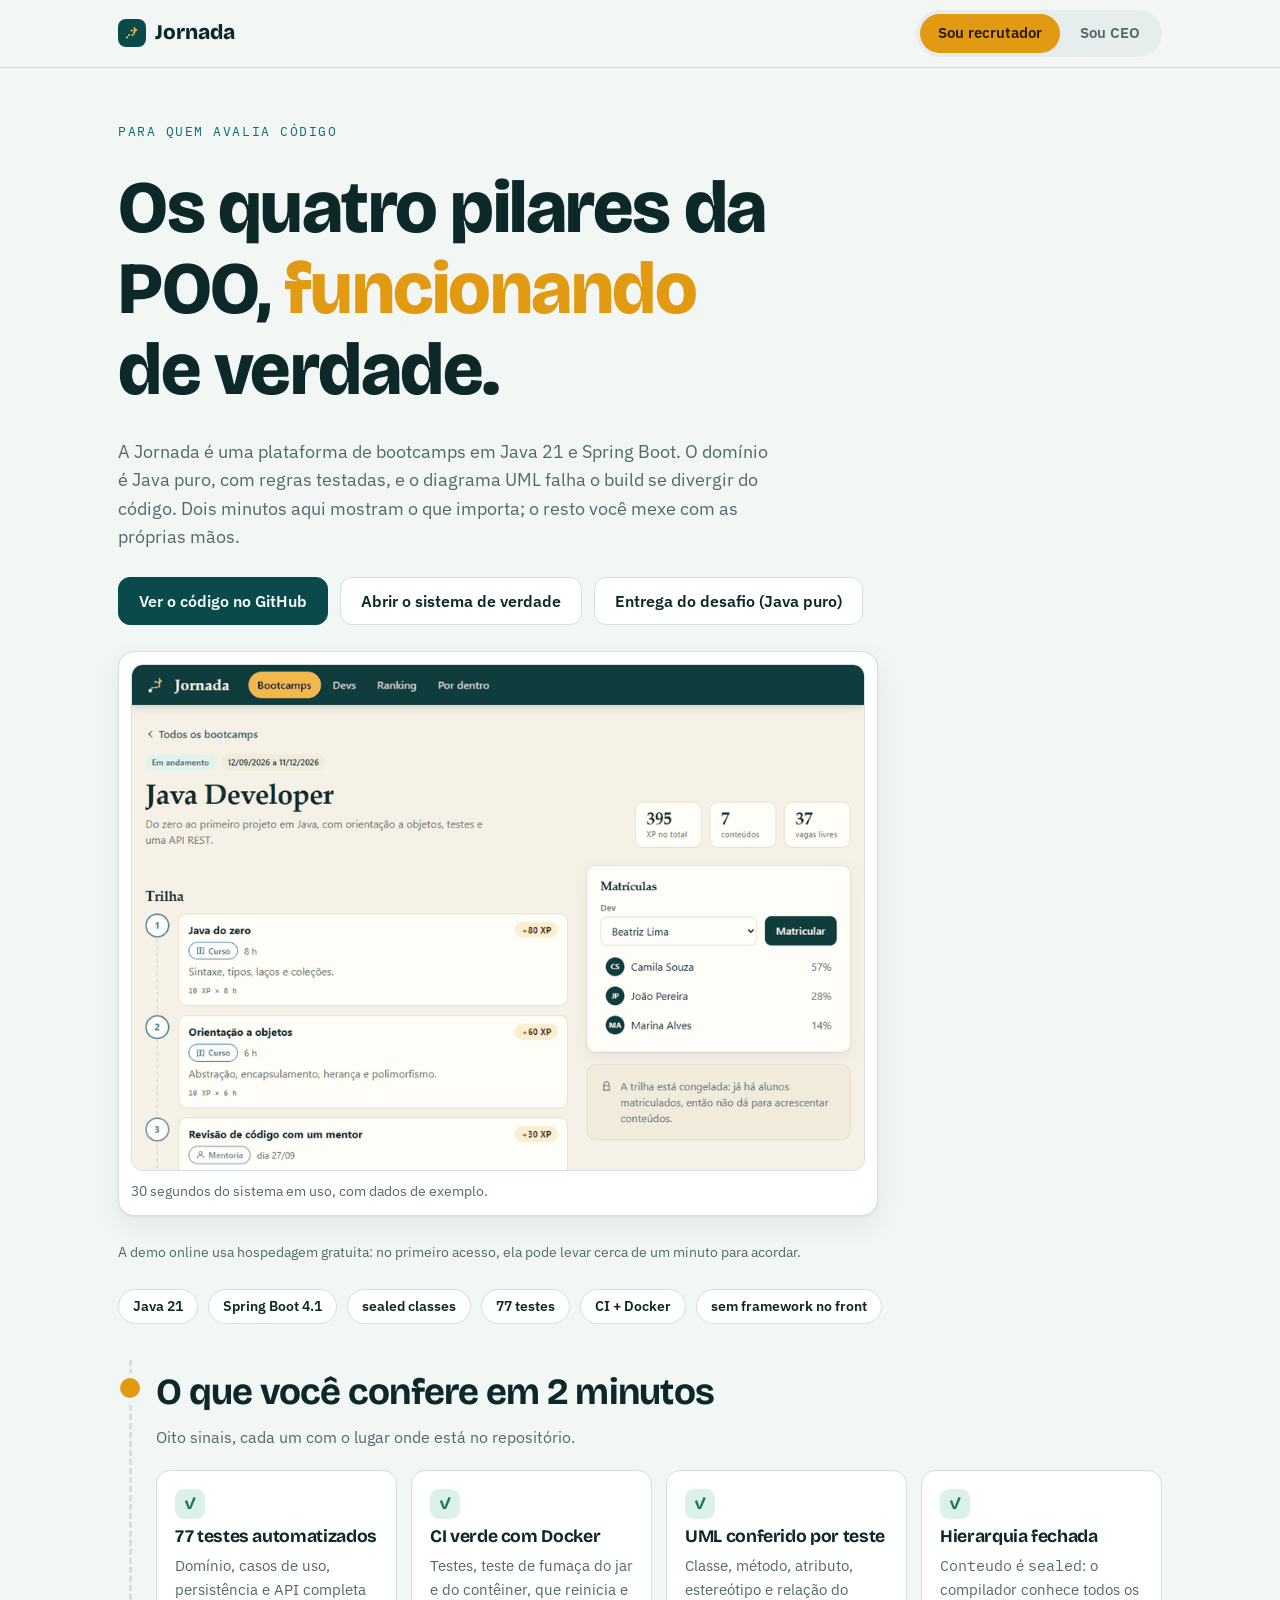
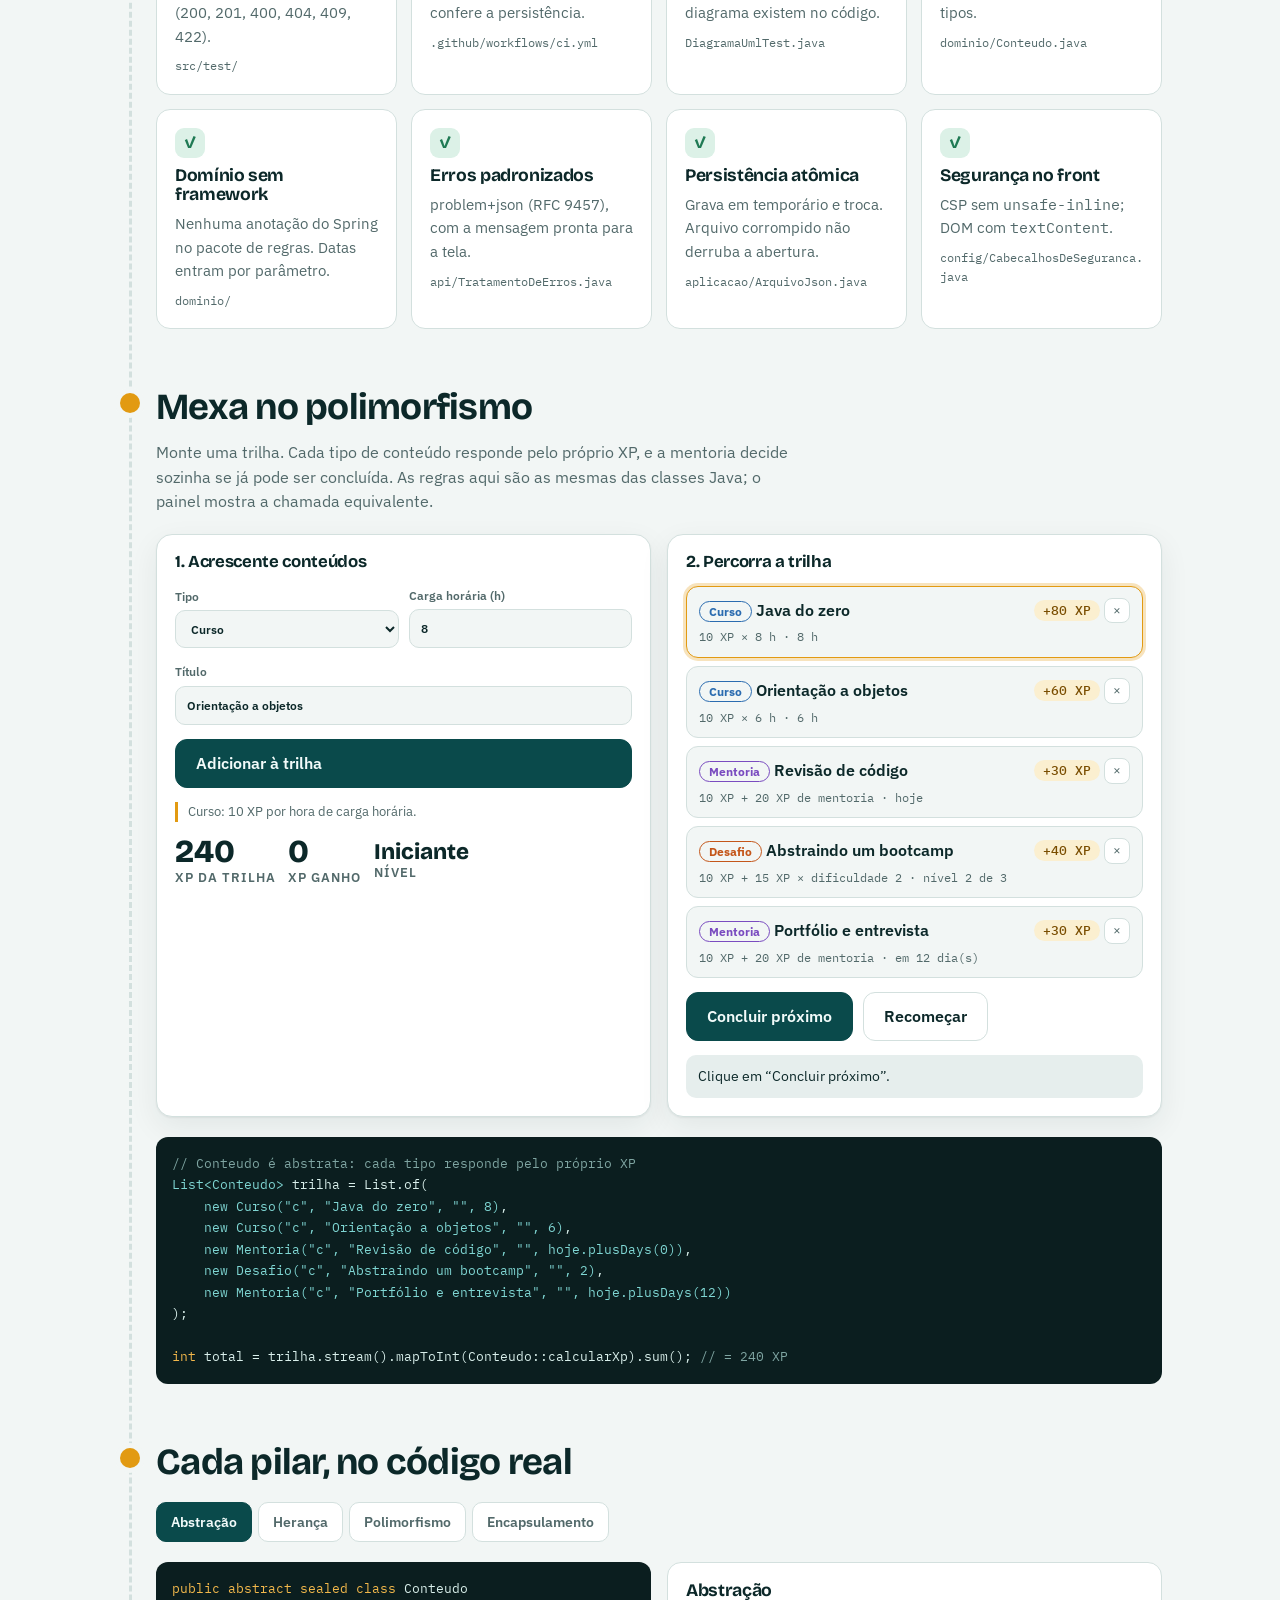
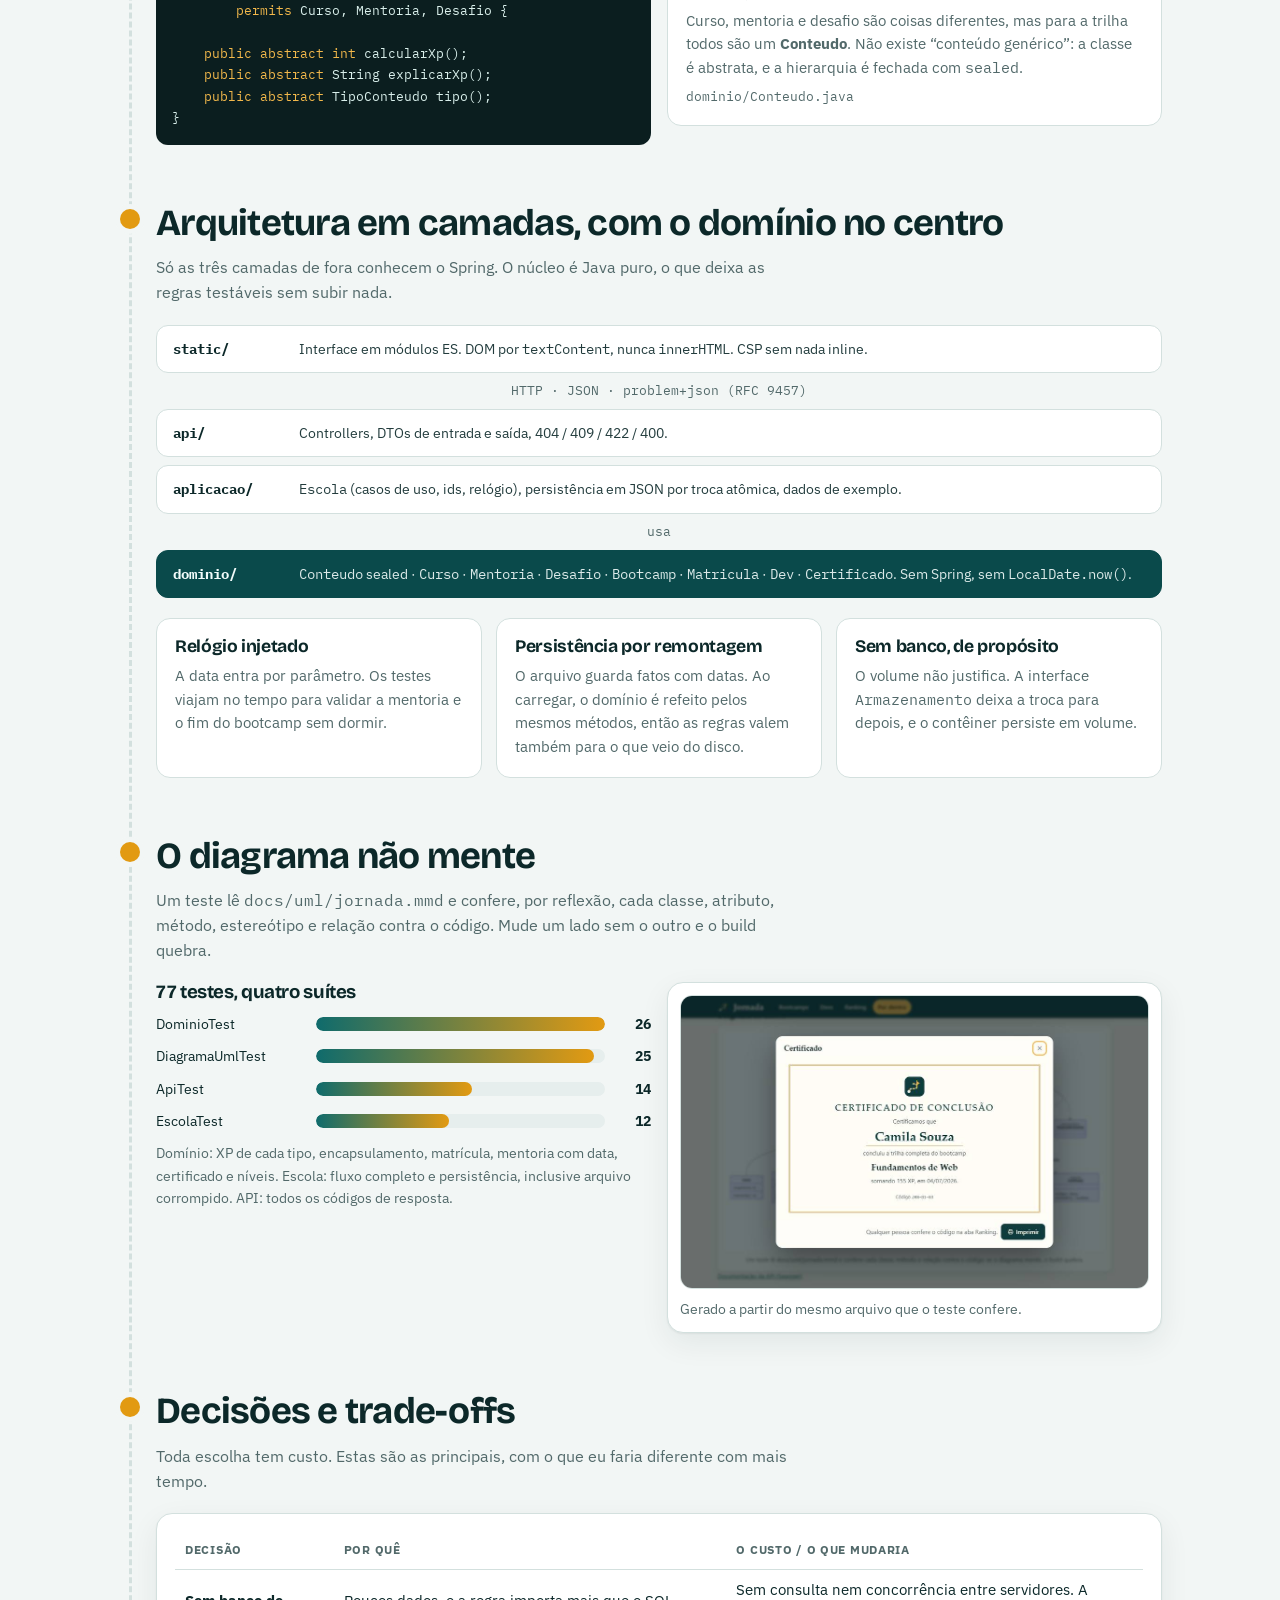
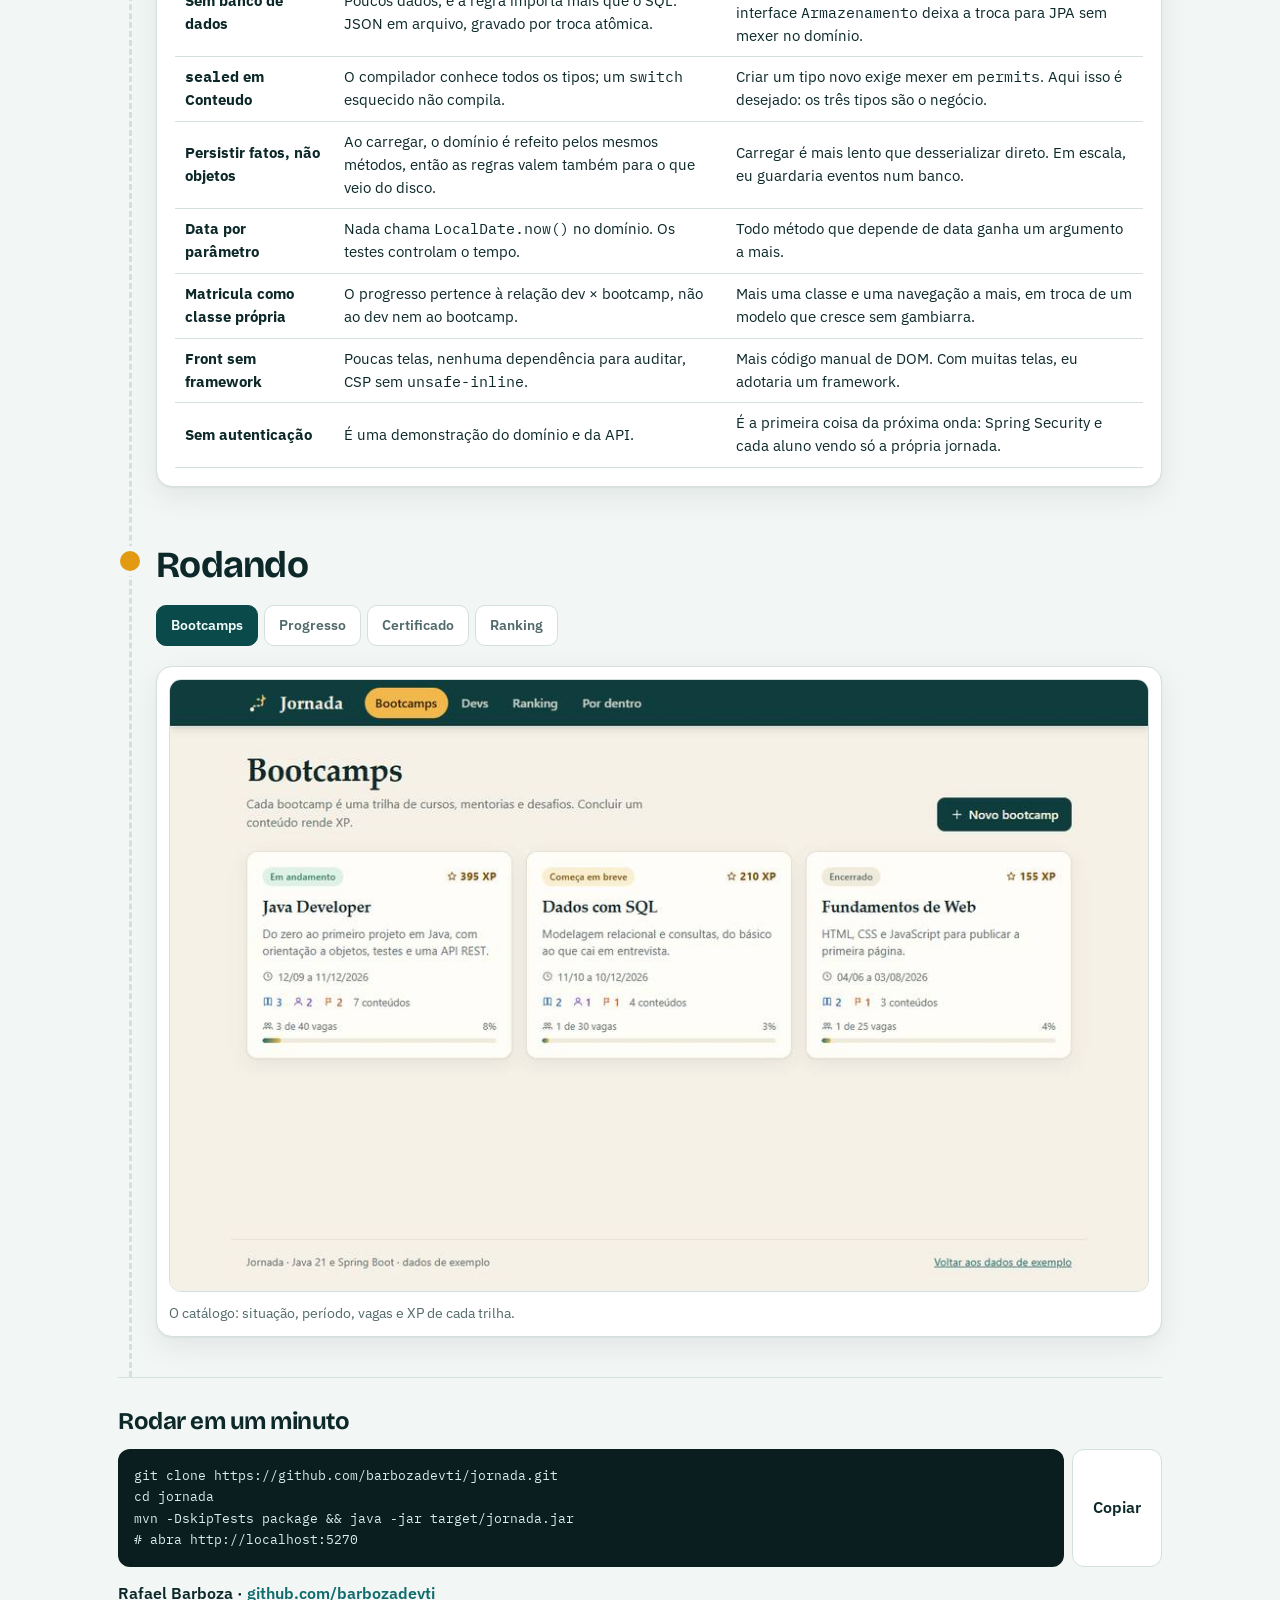
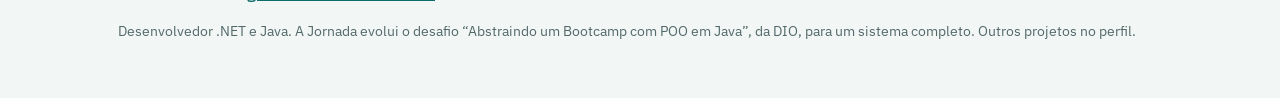
==== commit 2668de43: "Demo online no Render (plano gratuito) linkada na apresentação e no README" ====
--- a/docs/index.html
+++ b/docs/index.html
@@ -212,9 +212,11 @@
     <p class="lead">A Jornada é uma plataforma de bootcamps em Java 21 e Spring Boot. O domínio é Java puro, com regras testadas, e o diagrama UML falha o build se divergir do código. Dois minutos aqui mostram o que importa; o resto você mexe com as próprias mãos.</p>
     <div class="cta">
       <a class="btn primario" href="https://github.com/barbozadevti/jornada" target="_blank" rel="noopener">Ver o código no GitHub</a>
+      <a class="btn" href="https://jornada-fk18.onrender.com" target="_blank" rel="noopener">Abrir o sistema de verdade</a>
       <a class="btn" href="https://github.com/barbozadevti/java-bootcamp-poo" target="_blank" rel="noopener">Entrega do desafio (Java puro)</a>
     </div>
 <div class="moldura gifbox"><img class="shot" alt="A Jornada em uso: catálogo, trilha, conclusão de conteúdo e ranking" src="[data-uri]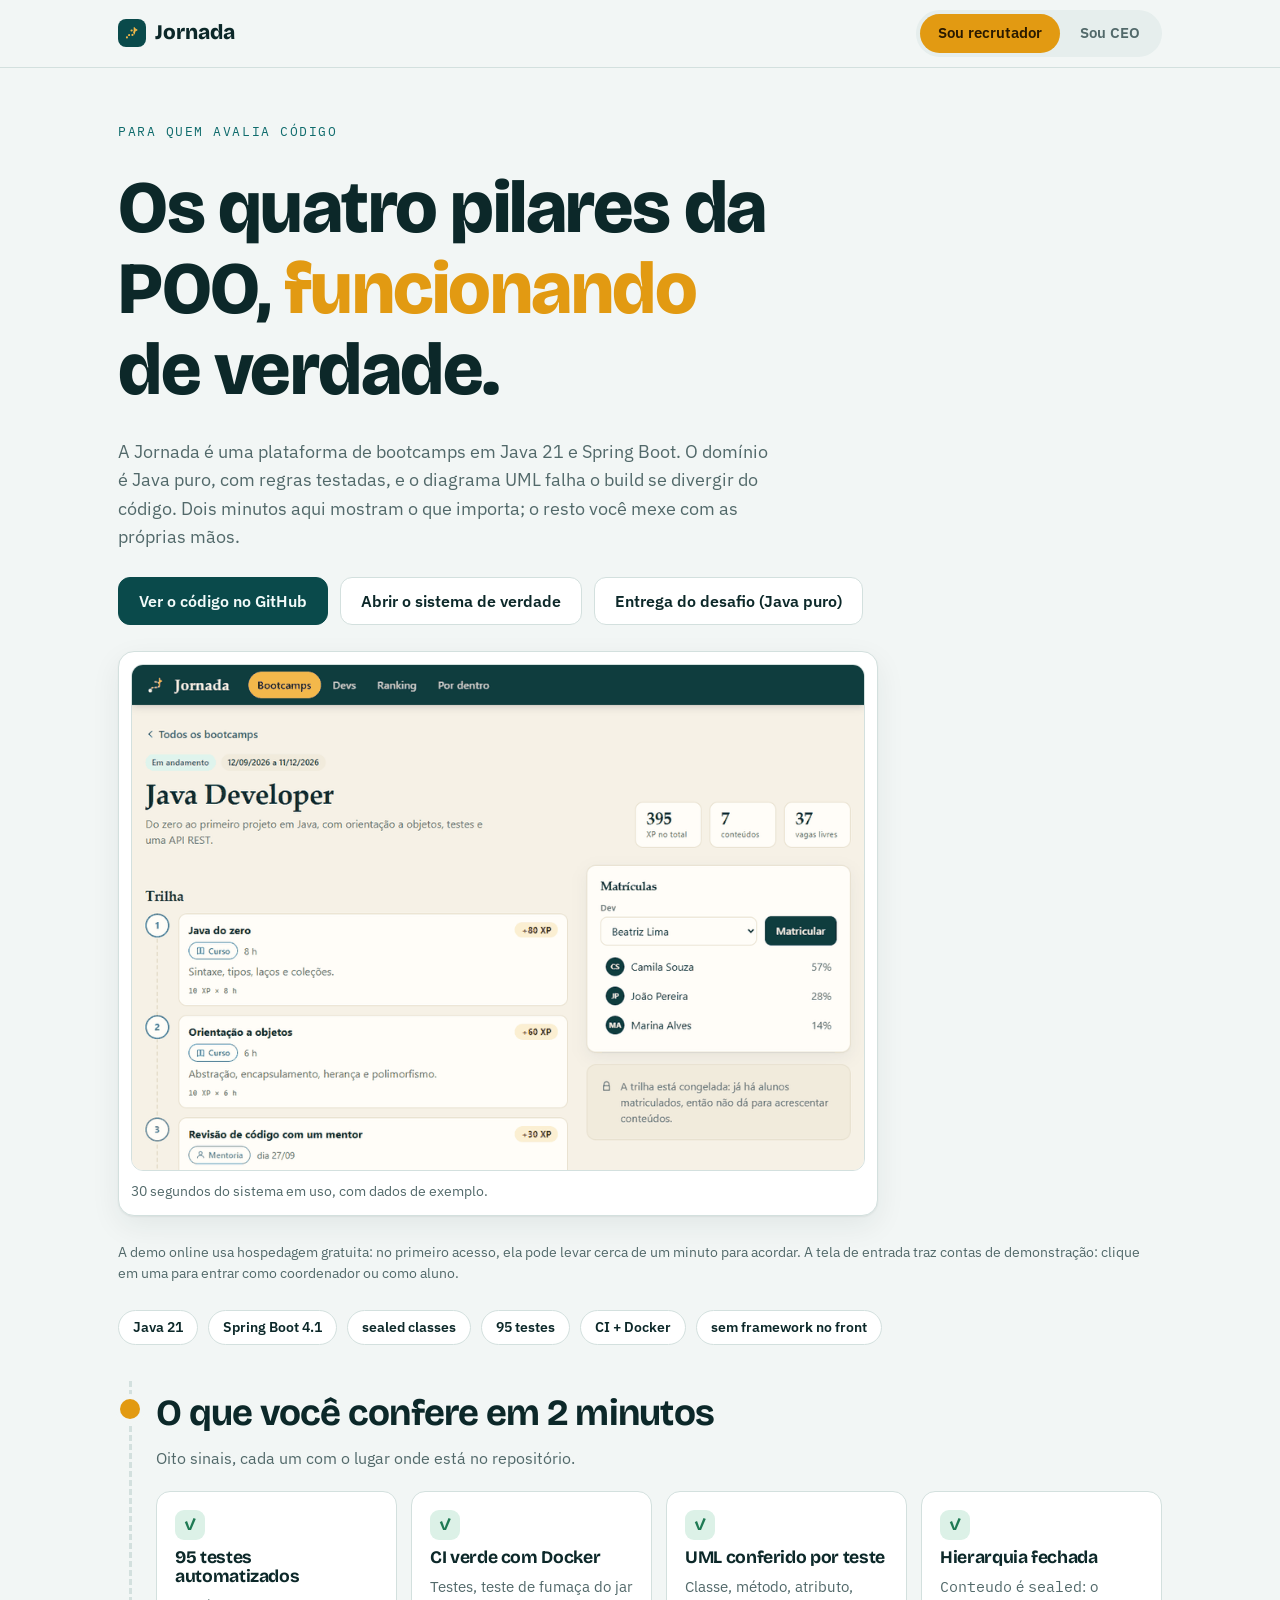
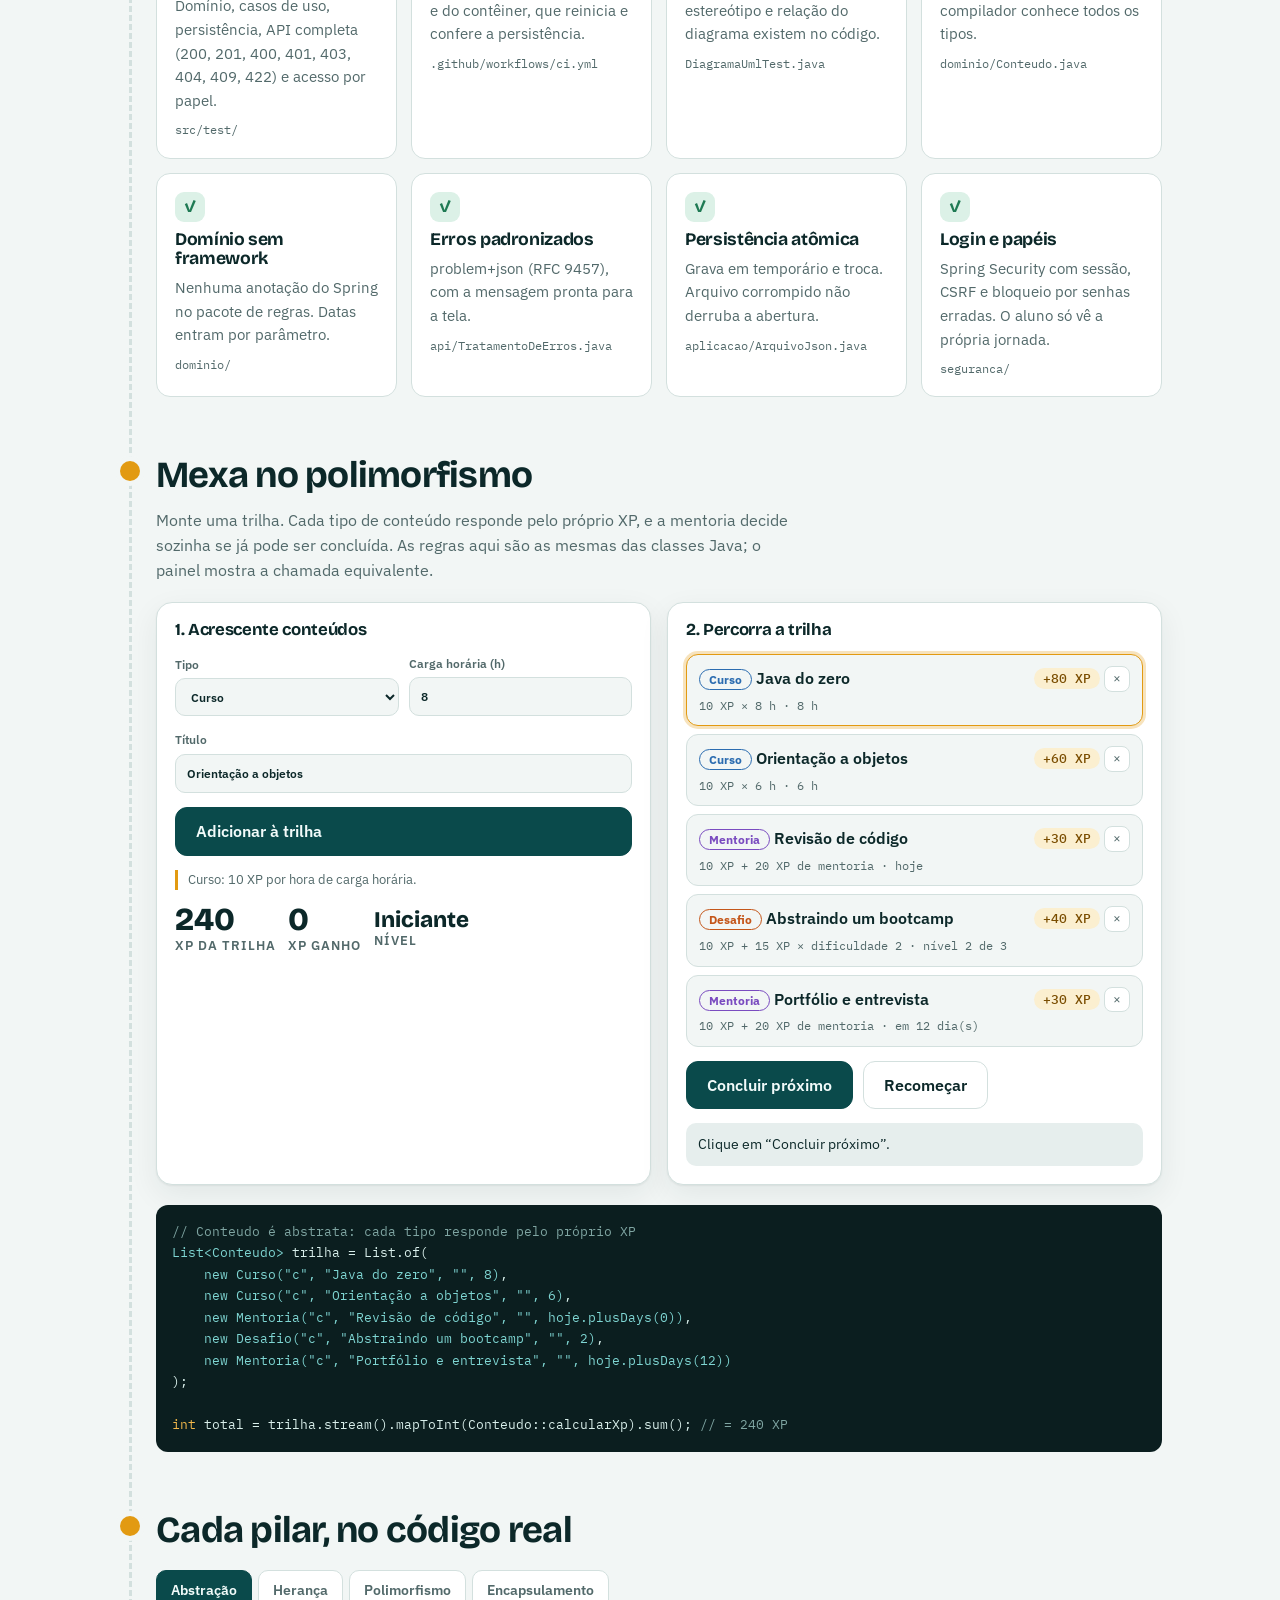
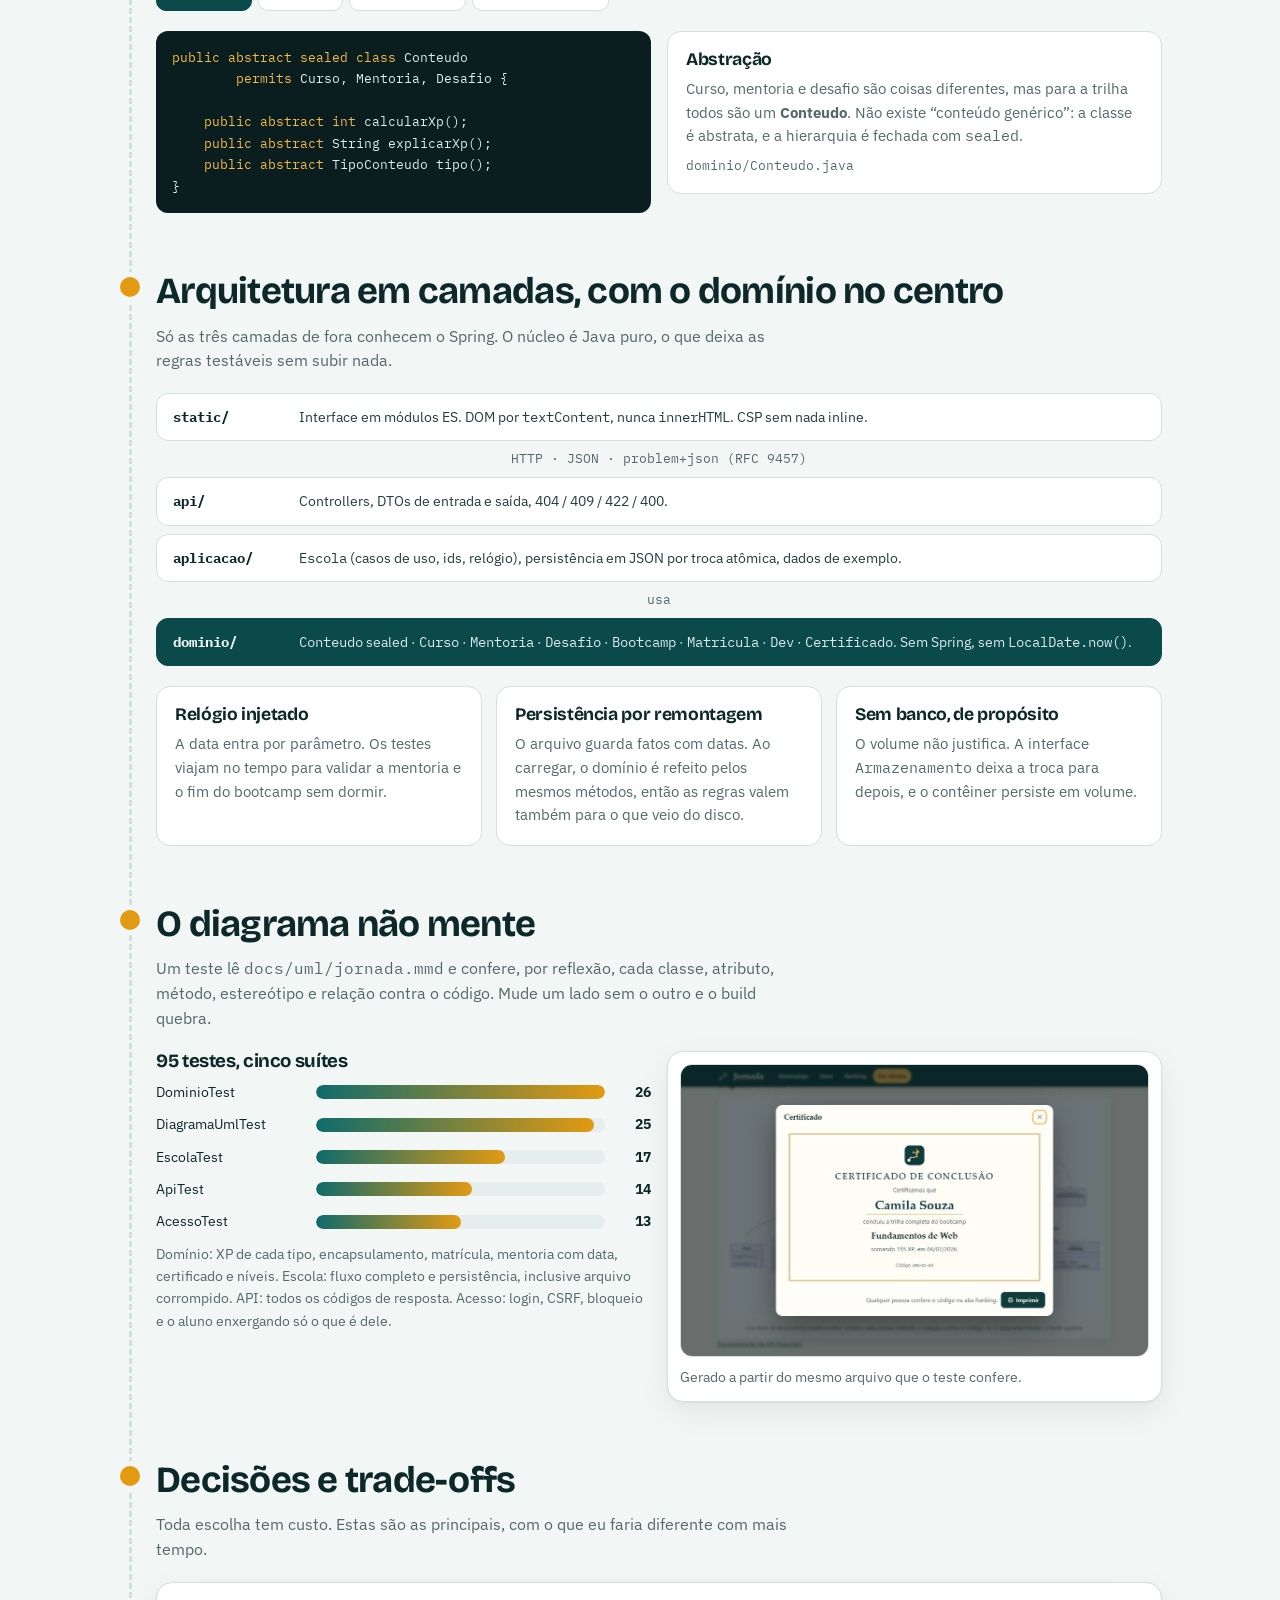
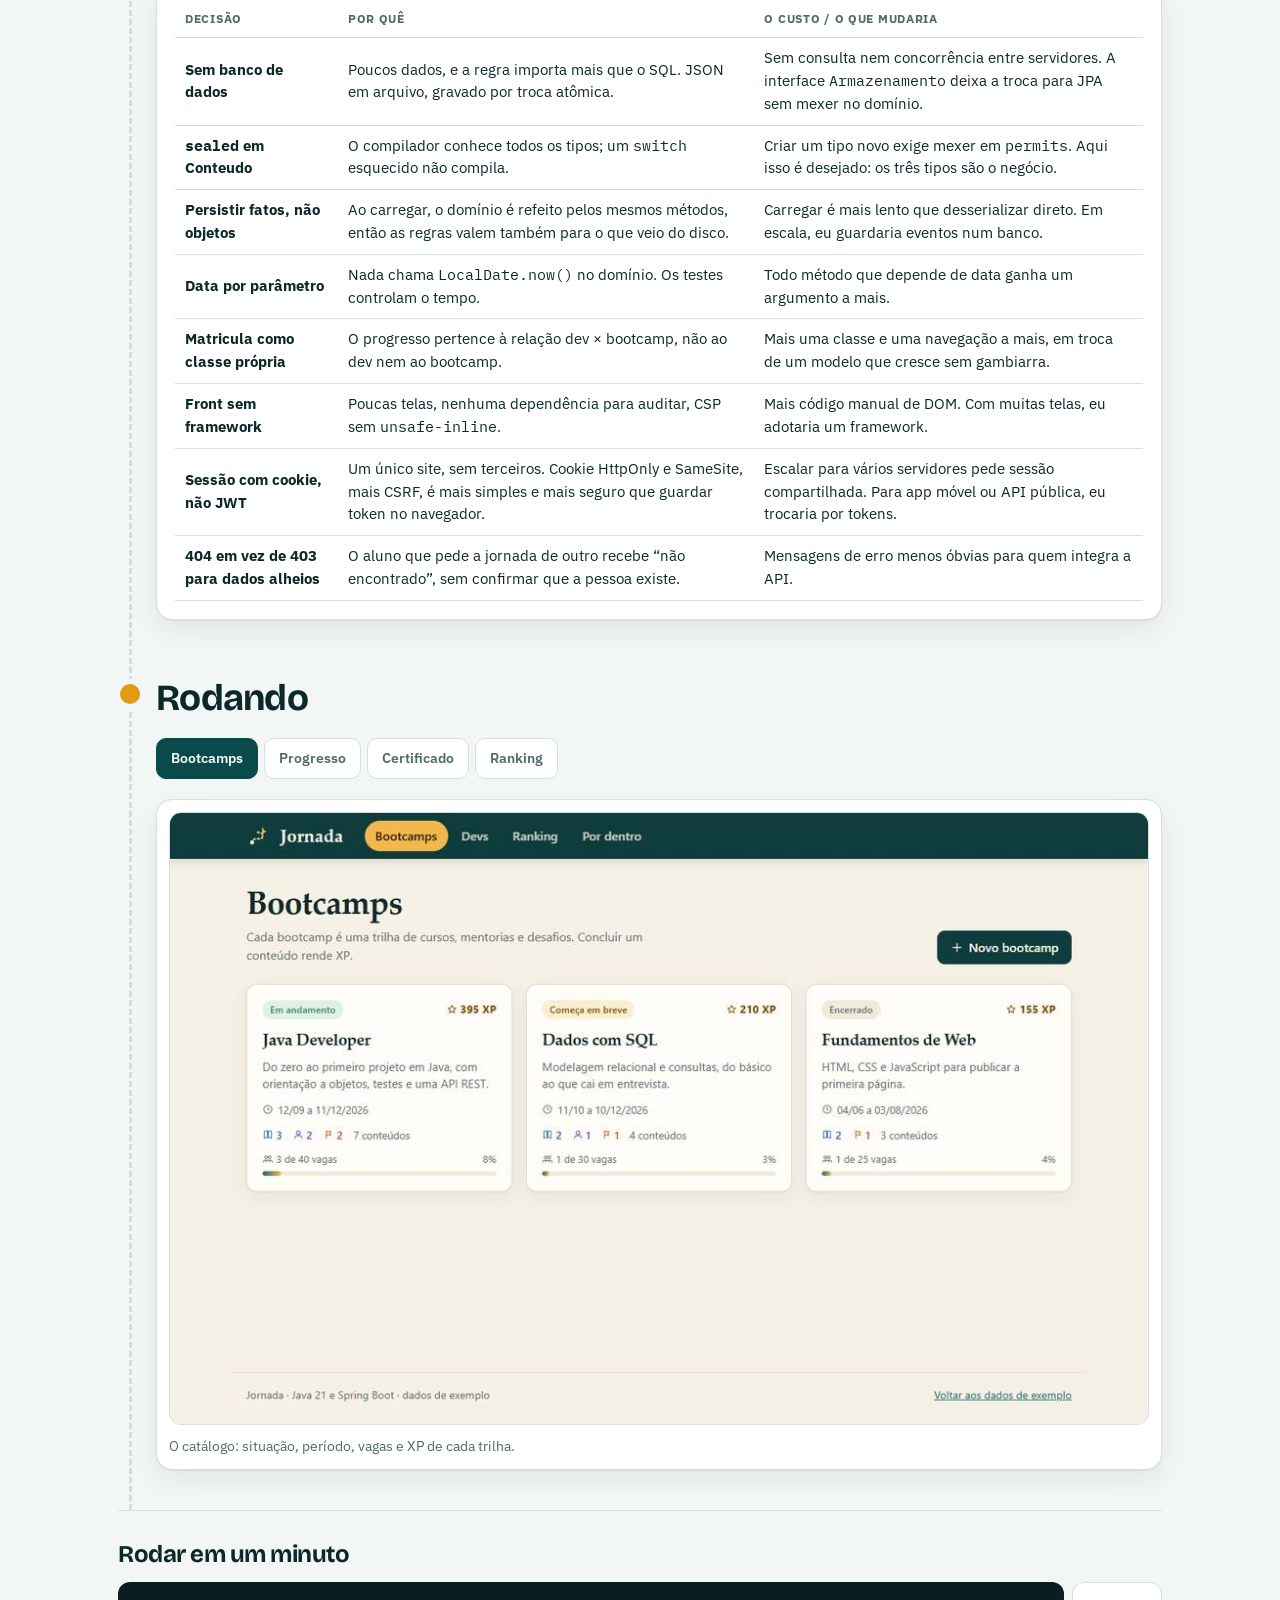
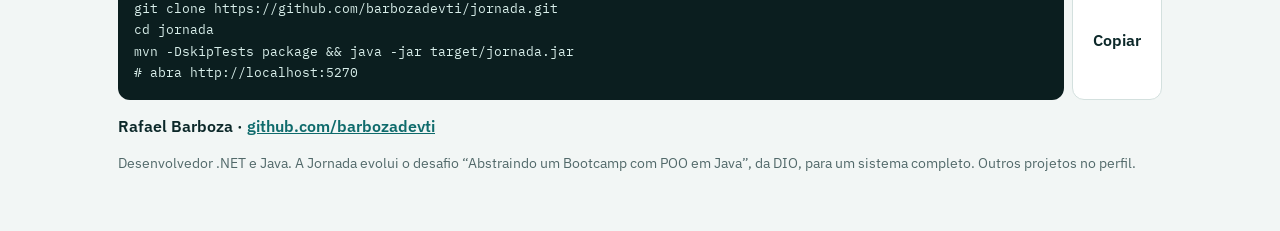
